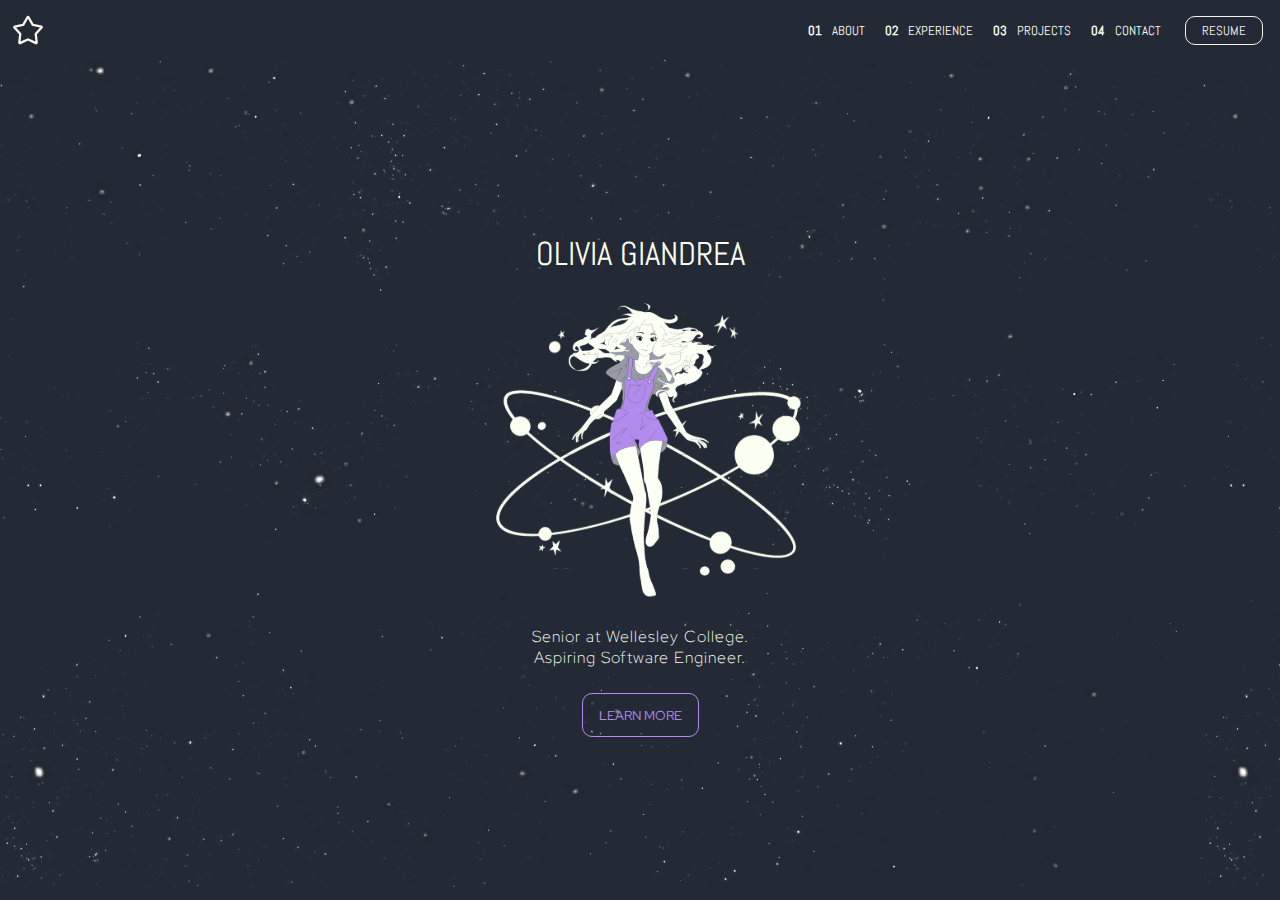
==== index.html @ 958727b9 "fix typos" ====
<!DOCTYPE html>
<html lang="en">
	<head>
		<meta charset="utf-8">
		<meta name="viewport" content="width=device-width, initial-scale=1">
		<meta name="description" content="Olivia Giandrea's Portfolio">
		<meta name="keywords" content="Olivia Giandrea, Wellesley College">

    <link rel="stylesheet" href="assets/styles.css">
  	<link rel="icon" href="assets/img/logo.svg">
		<link rel="stylesheet" href="https://use.typekit.net/ufg7hqz.css">
		<link rel="preconnect" href="https://fonts.gstatic.com" crossorigin>
		<link href="https://fonts.googleapis.com/css2?family=Abel&display=swap" rel="stylesheet">
		<link href="https://fonts.googleapis.com/css2?family=Red+Hat+Display&display=swap" rel="stylesheet">
		<!-- load fontawesome icons! :D -->
		<script src="https://kit.fontawesome.com/4266217451.js" crossorigin="anonymous"></script>
		<title>Olivia Giandrea</title>
	</head>
	<body>
		<!--Navigation Bar-->
		<nav class="primary-header flex">
			<a href="#about">
				<img src="assets/img/logo.svg" alt="Navbar Star Logo" class="logo"/>
			</a>
			<!-- "menu" is read by screen reader, won't be seen by user -->
			<button class="mobile-nav-toggle" aria-controls="primary-navigation" aria-expanded="false">
				<span class="sr-only">Menu</span>
			</button>
				<ul id="primary-navigation" data-visible="false" class="primary-navigation flex">
					<li class="nav-link">
							<a href="#about">
									<span aria-hidden="true">01</span>ABOUT
							</a>
					</li>
					<li class="nav-link">
							<a href="#experience">
									<span aria-hidden="true">02</span>EXPERIENCE
							</a>
					</li>
					<li class="nav-link">
							<a href="#projects">
									<span aria-hidden="true">03</span>PROJECTS
							</a>
					</li>
					<li class="nav-link">
						<a href="#contact">
								<span aria-hidden="true">04</span>CONTACT
						</a>
				</li>
					<li class="nav-link resumebtn">
						<a href="assets/resume.pdf" target="_blank" id="resume">RESUME</a>
					</li>
				</ul>
		</nav>

		<div class="page-content">
			<!--Home Page-->
			<section id="home-section">
				<div class="container row twinkles" id="home-wrap">
					<div class="container row">
						<div class="container column" id="landing-text">
							<h1 class="title">OLIVIA GIANDREA</h1>
							<img src="assets/img/portrait.svg" alt="Self-Portrait Drawing" id="portrait"><br/>
							<div class="description">
								<p>Senior at Wellesley College.</p>
								<p>Aspiring Software Engineer.</p><br/>
							</div>
							<a href="#about" class="button">LEARN MORE</a>
						</div>
					</div>
				</div>
			</section>

			<!--About Section-->
			<section id="about">
				<div class="about-container">
					<div class="about-item-left about-text">
						<div id="about-text">
							<h1 class="subtitle">01 .  ABOUT ME</h1>
							<p id="about-p">
								Hello!
								<br/><br/>
								I'm a senior at 
									<span class="blue">Wellesley College</span>, 
									although I'll be taking a semester “abroad” at 
									<span class="green">Dartmouth College </span>
								this spring, majoring in Computer Science. I
								interned at 
									<span class="yellow">Momentive.ai </span> 
							  as a Software Engineer Intern on the Content 
								Engineering Team this past summer. 
								<br/><br/>
								In my free time, I enjoy baking, weightlifting, 
								stargazing, and hiking. I'm exceptionally 
								interested in 
									<span class="purple">
										fullstack web development
									</span>, and my current projects include 
								using the MERN stack to build a recipe CRUD 
								web application and developing a new 300-
								level class for Wellesley using the MERN stack.
							<br/><br/>
							Thanks for stopping by!</p>
						</div>
					</div>
					<div class="about-item-right">
						<div class="about-img-wrapper">
							<img src="assets/img/hiking.jpg" alt="Self-Portrait Photo" id="about-img">
							<img src="assets/img/doodles.svg" alt="Planet Drawings" id="doodles">
							<hr/>
						</div>
					</div>
				</div>
			</section>

			<!--Education Section-->
			<section id="experience">
				<div class="edu-container">
					<div class="e-item-left edu-text">
						<div id="edu-text">
							<h1 class="subtitle" id="edu">02 .  EDUCATION/EXPERIENCE</h1>
							<div class="education-container">
								<div class="edu-wrap">
									<ul id="edu-nav">
										<li class="edubtn edu1 selected" tabindex="0" onclick="filterEdu('edu1')">WELLESLEY COLLEGE</li>
										<li class="edubtn edu2" tabindex="0" onclick="filterEdu('edu2')">MIDDLEBURY COLLEGE</li>
										<li class="edubtn edu3" tabindex="0" onclick="filterEdu('edu3')">HIGH SCHOOL</li>
									</ul>
									<div class="edu-detail edu1 show">
										<p>B.A. Computer Science 
											<span class="purple">&#8674; Wellesley College</span>, <span class="red">MIT</span>
										</p>
										<p class="timeline">
											Aug 2020 - Present<br/>
											Expected Graduation: June 2023
										</p>
										<ul>
											<li>GPA: 3.94</li>
											<li>Courses from Wellesley College and MIT</li>
											<ul class="nested-list">
												<li>CS111 - Programming and Problem Solving</li>
												<li>CS230 - Data Structures</li>
												<li>CS231 - Fundamental Algorithms</li>
												<li>CS234 - Data Analytics and Visualization</li>
												<li><span class="blue">CS235 - Theory of Computation</span></li>
												<li>CS240 - Foundations of Computer Systems</li>
												<li>CS304 - Databases with Web Interfaces</li>
												<li><span class="blue">CS350 - Independent Study: Web Development</span></li>
												<li>CS350H - Independent Study: Web Development</li>
												<li>MATH115 - Calculus I</li>
												<li>MATH116 - Calculus II</li>
												<li>MATH225 - Combinatorics and Graph Theory</li>
												<li><span class="blue">6.1040 - Software Studio <span class="red">(MIT)</span></span></li>
											</ul>
										</ul>
										<p><span class="blue inprogress">***(blue text = in progress)</span></p>
									</div>
									<div class="edu-detail edu2">
										<p>Summer School of Japanese
											<span class="purple">&#8674; Middlebury College</span>
										</p>
										<p class="timeline">Summer 2019</p>
										<ul>
											<li>GPA: 4.0</li>
										</ul>
									</div>
									<div class="edu-detail edu3">
										<p><span class="purple">Greely High School</span></p>
										<p class="timeline">Aug 2016 - June 2020</p>
										<ul>
											<li>GPA: 95.727</li>
										</ul>
									</div>
								</div>
								<img src="assets/img/starbanner.svg" alt="Star Banner" class="starbanner"/>
								<div class="exp-wrap">
									<ul id="exp-nav">
										<li class="expbtn exp1 selected" tabindex="0" onclick="filterExp('exp1')">MOMENTIVE.AI</li>
										<li class="expbtn exp2" tabindex="0" onclick="filterExp('exp2')">WELLESLEY COLLEGE</li>
										<li class="expbtn exp3" tabindex="0" onclick="filterExp('exp3')">ENERCON TECHNOLOGIES</li>
									</ul>
									<div class="exp-detail exp1 show">
										<p>Software Engineer Intern
											<span class="purple">&#8674; Momentive.ai</span>
										</p>
										<p class="timeline">
											Summer 2022<br/>
										</p>
										<ul>
											<li>
												Managed company website content with HTML, CSS, and 
												JS (React) on the Content Engineering team. 
											</li>
											<li>
												Completed and pushed 7 projects to main branch in 9 
												weeks of work, changing &gt;1300 lines of code.
											</li>
											<li>
												Coordinated efforts between three teams to translate, 
												localize, upload, and merge site content to main in 
												&lt;24 hours, maintaining brand consistency across 
												languages and locales. 
											</li>
											<li>
												Implemented controls for 3 Storybook components with 
												React, enabling users to change component attributes, 
												thus supporting future debugging, brand consistency, 
												and component documentation. 
											</li>
											<li>
												Activated 2 A/B experiments on site content 
												variations with React, resulting in a 400% increase 
												of SQLs. 
											</li>
										</ul>
									</div>
									<div class="exp-detail exp2">
										<p>CS Tutor
											<span class="purple">&#8674; Wellesley College</span>
										</p>
										<p class="timeline">
											Sept 2021 - Present<br/>
										</p>
										<ul>
											<li>
												Taught students Python and problem solving fundamentals 
												(CS 111) and HTML/CSS/front-end design fundamentals 
												(CS 220) in weekly shadowed lab sections/lectures and 
												office hours to groups of 1-50 students. 
											</li>
										</ul>
									</div>
									<div class="exp-detail exp3">
										<p>Software Systems Developer Intern
											<span class="purple">&#8674; Enercon Technologies</span>
										</p>
										<p class="timeline">
											Dec 2020 - June 2022<br/>
										</p>
										<ul>
											<li>
												Redesigned and redeveloped company intranet site with a 
												modernized framework using HTML, CSS, JavaScript, C#, 
												SQL stored procedures, and integrated third-party SDKs 
												to increase floor productivity. 
											</li>
											<li>
												Built a "bulletin board" application interface for HR 
												employees to easily upload and display content, such 
												as company announcements, weekly/daily completed build 
												statistics, and safety information. 
											</li>
											<li>
												Automated validation of manufacturing software, reducing 
												5 weeks of labor to under 23 minutes. 
											</li>
											<li>
												Updated legacy apps by translating functions from VB6 
												to Windows Forms (C#). 
											</li>
											<li>
												Created a variety of Windows Forms (C#, SQL stored 
												procedures) to offer employees easier methods of 
												interacting with data. 
											</li>
											<li>
												Collaborated with 3 other developers to automate 
												processes and maintain company infrastructure using 
												SQL stored procedures, APIs, and custom applications 
												(C# or HTML, CSS, JavaScript). 
											</li>
											<li>
												Documented system modifications with Github/BitBucket 
												to maintain source control. 
											</li>
										</ul>
									</div>
								</div>
							</div>
						</div>
					</div>
					<div class="e-item-right">
						<h1 id="skillstitle">SKILLS</h1>
						<div class="skills">
							<p>HTML5/CSS3</p>
							<div class="skillbar">
								<div class="skilllevel" style="width: 90%"></div>
							</div>
							<p class="skillpercent">90%</p>
							<p>JavaScript</p>
							<div class="skillbar">
								<div class="skilllevel" style="width: 75%"></div>
							</div>
							<p class="skillpercent">75%</p>
							<p>Python</p>
							<div class="skillbar">
								<div class="skilllevel" style="width: 75%"></div>
							</div>
							<p class="skillpercent">75%</p>
							<p>SQL/MySQL</p>
							<div class="skillbar">
								<div class="skilllevel" style="width: 75%"></div>
							</div>
							<p class="skillpercent">75%</p>
							<p>MongoDB</p>
							<div class="skillbar">
								<div class="skilllevel" style="width: 50%"></div>
							</div>
							<p class="skillpercent">50%</p>
							<p>Unix</p>
							<div class="skillbar">
								<div class="skilllevel" style="width: 75%"></div>
							</div>
							<p class="skillpercent">75%</p>
							<p>C#</p>
							<div class="skillbar">
								<div class="skilllevel" style="width: 25%"></div>
							</div>
							<p class="skillpercent" style="margin-bottom: 1rem;">25%</p>

							<p>Git</p>
							<div class="skillbar">
								<div class="skilllevel" style="width: 100%"></div>
							</div>
							<p class="skillpercent">100%</p>
							<p>Node.js</p>
							<div class="skillbar">
								<div class="skilllevel" style="width: 75%"></div>
							</div>
							<p class="skillpercent">75%</p>
							<p>React.js</p>
							<div class="skillbar">
								<div class="skilllevel" style="width: 75%"></div>
							</div>
							<p class="skillpercent">75%</p>
							<p>Express</p>
							<div class="skillbar">
								<div class="skilllevel" style="width: 75%"></div>
							</div>
							<p class="skillpercent">75%</p>
							<p>Flask</p>
							<div class="skillbar">
								<div class="skilllevel" style="width: 90%"></div>
							</div>
							<p class="skillpercent">90%</p>
							<p>Pandas</p>
							<div class="skillbar">
								<div class="skilllevel" style="width: 75%"></div>
							</div>
							<p class="skillpercent">75%</p>
							<p>Figma</p>
							<div class="skillbar">
								<div class="skilllevel" style="width: 80%"></div>
							</div>
							<p class="skillpercent" style="margin-bottom: 1rem;">80%</p>

							<p>English</p>
							<div class="skillbar">
								<div class="skilllevel" style="width: 100%"></div>
							</div>
							<p class="skillpercent">100%</p>
							<p>Japanese</p>
							<div class="skillbar">
								<div class="skilllevel" style="width: 50%"></div>
							</div>
							<p class="skillpercent">50%</p>
							<p>French</p>
							<div class="skillbar">
								<div class="skilllevel" style="width: 75%"></div>
							</div>
							<p class="skillpercent">75%</p>
						</div>
					</div>
				</div>
			</section>

			<!--Project Section-->
			<section id="projects">
				<h1 class="subtitle" id="projectstitle">03 .  PROJECTS</h1>
				<div class="container row" id="button-section">
					<button class="filter-button button active" onclick="filterSelection('all')">ALL</button>
					<!-- <button class="filter-button button" onclick="filterSelection('python')">PYTHON</button> -->
					<button class="filter-button button" onclick="filterSelection('data')">DATA</button>
					<button class="filter-button button" onclick="filterSelection('web')">WEB DEV</button>
				</div>
				<div class="container row" id="proj-cards">
					<a class="proj-card web" href="https://cs.wellesley.edu/~cs40/" target="_blank">
					  <img class="proj-img" alt="CS40 Celebration Logo" src="assets/img/cs40.png"/>
					  <div class="proj-description container column">
							<div class="img-description">
								<h2>CS40 Website</h2>
								<p>Developed <b>the official website</b> for Wellesley College's CS department's <b>40th Anniversary Celebration</b>.</p>
								<br>
								<i>HTML, CSS, Javascript, Bootstrap</i>
							</div>
					  </div>
					</a>
					<a class="proj-card web" href="https://www.wellesleyhacks.org/" target="_blank">
					  <img class="proj-img" alt="WHACK Website Logo" src="assets/img/whack.png"/>
					  <div class="proj-description container column">
							<div class="img-description">
								<h2>WHACK 2022 Website</h2>
								<p>Developed Wellesley College's annual <b>Hackathon website</b> from our design team's Figma file.</p>
								<br>
								<i>HTML, CSS, JavaScript, Bootstrap</i>
							</div>
					  </div>
					</a>
					<a class="proj-card web" href="https://github.com/oliviagiandrea/portfolioSite" target="_blank">
					  <img class="proj-img" alt="Portfolio Project Logo" src="assets/img/portfolio.png"/>
					  <div class="proj-description container column">
							<div class="img-description">
								<h2>Portfolio Website Repo</h2>
								<p>Built entirely from scratch using <b>HTML, CSS,</b> and <b>JavaScript</b>. All icons drawn in <b>Procreate</b>.</p>
								<br>
								<!-- <a href="https://www.figma.com/file/fFAVNBBMv3G9WLPb6JcNaW/portfolio?node-id=0%3A1" target="_blank">Figma File Link</a> -->
								<i>HTML, CSS, JavaScript, Figma</i>
							</div>
					  </div>
					</a>
					<a class="proj-card data" href="edtwt.html" target="_blank">
					  <img class="proj-img" alt="Twitter API Project" src="assets/img/twitter.png"/>
					  <div class="proj-description container column">
							<div class="img-description">
								<h2>#edtwt Sentiment Analysis</h2>
								<p>Conducted <b>sentiment analysis</b> on tweets from Twitter's eating disorder communities using <b>Twitter's official API</b>.</p>
								<br>
								<i>Python, sklearn, Pandas</i>
							</div>
					  </div>
					</a>
				</div>
			</section>

			<!--Contact Page-->
			<section id="contact">
				<div class="container column contact-wrap">
					<h1 class="subtitle" id="contacttitle">04 .  CONTACT</h1>
					<p style="padding-bottom: 1rem; text-align: center;">
						Questions? Comments? Found a bug? Want to work together?<br>
						Let's connect! 
					</p>
					<div class="container row">
						<a href="mailto:olivia.giandrea@gmail.com" class="button">EMAIL</a>
						<a href="https://www.linkedin.com/in/oliviagiandrea/" target="_blank" class="button">LINKEDIN</a>
						<a href="https://github.com/o1iviagiandrea/" target="_blank" class="button">GITHUB</a>
					</div>
				</div>
			</section>

			<!--Footer/Contact-->
			<section class="container column" id="footer">
				<div class="container row" id="copyright-container">
					<a href="https://github.com/o1iviagiandrea/o1iviagiandrea.github.io" target="_blank" id="copyright">
						<i class="fa-solid fa-pen-ruler"></i>, 
						<i class="fa-solid fa-code"></i>, and 
						<i class="fa-solid fa-rocket"></i>
						by Olivia Giandrea
					</a>
				</div>
			</section>
		</div>

    <script src="assets/scripts.js"></script>
	</body>
</html>
---- assets/styles.css ----
body, html{
	background-color: #232935;
	color: #FBFFF1;
	width: 100%;
	height: 100%;
	scroll-behavior: smooth;
	font-family: 'Red Hat Display', sans-serif;
	font-style: normal;
	margin: 0 !important;
  padding: 0 !important;
	overflow: hidden;
	font-size: 10pt;
}

h1 {
	font-family: 'Abel', sans-serif;	
	font-weight: 300;
	font-style: normal;
	font-size: 175%;
	margin: 0;
	padding: 0;
}

p {
	font-family: 'Red Hat Display', sans-serif;
	font-style: normal;
	margin: 0;
	padding: 0;
	letter-spacing: 1px;
	font-weight: 100;
}

a {
	text-decoration: none;
	color: #FBFFF1;
	transition: 0.3s;
}

.container {
	display: flex; 
	flex-wrap: wrap;
	align-items: center; 
	justify-content: center;
	align-content: center;
}

.row {
	flex-direction: row;
}

.column {
	flex-direction: column;
}

.page-content {
	margin-top: 60px;
	width: 100%;
	height: calc(100vh - 60px);
	overflow: auto;
	min-width: 350px;
}

.button {
	border: 1px solid #b18cec;
	padding: 12px 16px;
	color: #b18cec;
	cursor: pointer;
	border-radius: 10px;
	margin: 4px;
	transition: 0.3s;
}

.button:hover {
	border: 1px solid #f7f4e9;
	color: #f7f4e9;
}

/* stop animation on resizing */
.resize-animation-stopper * {
	animation: none !important;
	transition: none !important;
}

.flex {
	display: flex;
	gap: var(--gap, 1rem);
}

.sr-only {
	border: 0 !important;
	clip: rect(1px, 1px, 1px, 1px) !important;
	-webkit-clip-path: inset(50%) !important;
	clip-path: inset(50%) !important;
	height: 1px !important;
	overflow: hidden !important;
	margin: -1px !important;
	padding: 0 !important;
	position: absolute !important;
	width: 1px !important;
	white-space: nowrap !important;
}

.title {
	max-width: 100%;
	font-size: 250%;
}

.subtitle {
	font-size: 175%;
	margin: 0 0 2rem 0;
	position: relative;
	padding: 0;
	text-align: left;
	color: #b18cec;
}

.subtitle:after {
	content: "";
	display: block !important;
	height: 2px;
	width: calc(100% - 150px);
	position: absolute;
	top: 50%;
	right: 0;
	background: #b18cec;
}

/**Navbar**/

nav {
	position: fixed;
	width: 100%;
	max-height: 60px;
}

.nav-link {
	color: #FBFFF1;
	float: right;
	display: block;
	font-weight: 500;
	font-family: 'Abel', sans-serif;
}

.nav-link:hover {
	transition: 0.5s;
}

.nav-link:hover:after {
	transform: scaleX(1);
}

.nav-link::after {
	display: block;
	content: '';
	border-bottom: solid 3px #FBFFF1;  
	transform: scaleX(0);  
	transition: 350ms ease-in-out;
	transform-origin: 0% 50%;
}

.resumebtn::after {
	/* disable underline animation for resume btn */
	display: none;
}

.logo {
	height: 30px;
	width: 30px;
	padding-top: 3px;
	margin-left: 1rem;
}

.primary-header {
	align-items: center;
	justify-content: space-between;
	width: 100%;
	box-shadow: none;
	background: hsl(0 0% 0% / 0.75);
	z-index: 100;
}

.mobile-nav-toggle {
	display: none;
}

.primary-navigation {
	list-style: none;
	padding: 0;
	margin: 0;
}

@supports (backdrop-filter: blur(1rem)) {
	.primary-header {
		background: rgba(35, 41, 53);
		backdrop-filter: blur(1rem);
		z-index: 100;
	}
}

.primary-navigation a > span[aria-hidden="true"] {
	font-weight: 700;
	margin-inline-end: 0.75em;
}

@media (max-width: 35em) {
	.primary-header {
		background-color: #232935;
	}

	.primary-navigation {
		--gap: 2em;

		position: fixed;
		inset: 0 0 0 30%;

		flex-direction: column;
		padding: min(30vh, 10rem) 2em;

		transform: translateX(100%);
		transition: transform 350ms ease-out;
	}

	.primary-navigation[data-visible="true"] {
		transform: translateX(0%);
		background: hsl(0 0% 0% / 0.85);
		height: 100vh;
	} 

	.nav-link:hover:after {
		transform: none;
	}
	
	.nav-link::after {
		display: none;
		border-bottom: none;  
		transform: none;  
		transition: none;
		transform-origin: none;
	}

	.logo {
		margin-top: 1rem;
		margin-left: 1.75rem;
	}

	.mobile-nav-toggle {
		display: block;
		position: absolute;
		z-index: 9999;
		background: transparent;
		background-image: url("data:image/svg+xml,%3csvg xmlns='http://www.w3.org/2000/svg' viewBox='0 0 30 30'%3e%3cpath stroke='rgba%28255, 255, 255, 0.55%29' stroke-linecap='round' stroke-miterlimit='10' stroke-width='2' d='M4 7h22M4 15h22M4 23h22'/%3e%3c/svg%3e");
		background-repeat: no-repeat;
		border: 0;
		width: 2rem;
		height: 2rem;
		top: 1.5rem;
		right: 2.25rem;
	}

	.mobile-nav-toggle[aria-expanded="true"] {
		background-image: url("img/x.svg");
		background-size: 2rem 2rem;
		width: 2rem;
		height: 2rem;
		top: 1rem;
		right: 2rem;
	}
}

@media (min-width: 35em) and (max-width: 55em) {
	.primary-navigation a > span[aria-hidden] {
		display: none;
	}
}

@media (min-width: 35em) {
	.primary-navigation {
		--gap: clamp(1rem, 5vw, 1.5rem);
		padding-block: 2rem;
		padding-inline: 1rem;
		padding-top: 2.25rem;
	}
}

#resume {
	border: 1px solid #f7f4e9;
	padding: 5px 16px;
	color: #f7f4e9;
	cursor: pointer;
	border-radius: 10px;
	margin: 4px;
	transition: 0.3s;
}

/**Home**/

#home-section {
	display: flex; 
	align-items: center; 
	justify-content: center;
	height: calc(100vh - 100px);
	padding-top: 2em;
	background-image: url('img/stars.png'), url('img/stars2.png'), url('img/stars3.png');
	background-size: contain;
}

#home-wrap {
	min-width: 100%;
}

.twinkles {
	width: 100%;
	background: url('img/twink.svg') repeat top center;
	z-index: 1;

	-moz-animation: move-twink-back 200s linear infinite;
	-ms-animation: move-twink-back 200s linear infinite;
	-o-animation: move-twink-back 200s linear infinite;
	-webkit-animation: move-twink-back 200s linear infinite;
	animation: move-twink-back 200s linear infinite;
}

@keyframes move-twink-back {
  from {background-position:0 0;}
  to {background-position:-10000px 5000px;}
}
@-webkit-keyframes move-twink-back {
  from {background-position:0 0;}
  to {background-position:-10000px 5000px;}
}
@-moz-keyframes move-twink-back {
  from {background-position:0 0;}
  to {background-position:-10000px 5000px;}
}
@-ms-keyframes move-twink-back {
  from {background-position:0 0;}
  to {background-position:-10000px 5000px;}
}

#landing-text {
	max-width:90%;
	text-align: center;
}

#app {
	font-size: 150%;
}

#portrait {
	margin-top: 1rem;
	width: 75%;
	height: auto;
}

@media (min-width: 1600px) {
	#portrait {
		height: 75%;
		width: auto;
	}
}

.description {
	font-size: 12pt;
}


/**About**/

#about {
	min-height:100vh;
	display: flex;
	align-items: center;
	justify-content: center;
}

.about-container {
	display: flex;
	max-width: 60%;
	justify-content: center;
	align-items: center;
}

.about-item-left {
	display: flex;
	justify-content: right;
	padding: 2rem 1.5rem 2rem 2rem;
	max-width: 50%;
}

.about-item-right {
	display: flex;
	justify-content: left;
	padding: 2rem 2rem 2rem 1.5rem;
}

#about-p {
	margin: 0 2rem 2rem 2rem;
}

.green {
	color: #8eec8c;
}

.blue {
	color: #99c2fa;
}

.yellow {
	color: #faff00;
}

.purple {
	color: #b18cec;
}

.red {
	color: #ec8c8c;
}

.about-img-wrapper {
	position: relative;
	top: 0;
	left: 0;
}

#about-img {
	height: 400px;
	border-radius: 3px;
	position: relative;
	top: 0;
	left: 0;
}

#doodles {
	position: absolute;
	height: 213px;
	top: 3%;
	left: 20%;
}

#about hr {
	display: none;
}

@media (max-width: 1100px) {
	.subtitle:after {
		width: calc(90% - 110px);
	}

	.about-container {
		display: flex;
		flex-direction: column;
		justify-content: center;
		align-items: center;
	}
	
	.about-item-left {
		display: flex;
		justify-content: right;
		padding: 2rem 5% 0.5rem 5%;
		max-width: 80%;
	}
	
	.about-item-right {
		display: flex;
		justify-content: left;
		padding: 0.5rem 5% 4rem 5%;
	}

	#about-p {
		text-align: center;
	}

	#about hr {
		display: block;
		border: 1px solid #b18cec;
		height: 0.1px;
		background-color: #b18cec;
		margin-top: 2rem;
	}
}

@media (max-width: 700px) {	
	.subtitle:after {
		width: calc(90% - 110px);
	}

	.about-container {
		display: flex;
		flex-direction: column;
		justify-content: center;
		align-items: center;
		max-width: 90%;
	}
	
	.about-item-left {
		display: flex;
		justify-content: center;
		padding: 2rem 1% 0.5rem 1%;
		max-width: 80%;
	}
	
	.about-item-right {
		display: flex;
		justify-content: center;
		padding: 0.5rem 1% 4rem 1%;
	}

	#about-p {
		text-align: center;
	}
}

/**Education**/

#experience {
	min-height: 100vh;
	display: flex;
	align-items: center;
	justify-content: center;
	margin-bottom: 4rem;
}

.edu-container {
	display: flex;
	justify-content: center;
	min-width: 100%;
	flex-direction: column;
	align-items: center;
}

.e-item-left {
	display: flex;
	justify-content: right;
	padding: 2rem 1.5rem 2rem 2rem;
	max-width: 90%;
}

#edu-text, 
#exp-text {
	max-width: 95%;
	padding: 1rem 1.5rem 1rem 1.5rem;
}

#edu:after {
	width: calc(100% - 270px);
}

#edu-nav,
#exp-nav {
	list-style: none;
	position: relative;
	line-height: 2rem;
	margin-bottom: 2rem;
	display: flex;
	vertical-align: middle;
	flex-direction: column;
	font-family: 'Abel', sans-serif;
	font-size: 12pt;
}

#edu-nav li, 
#exp-nav li {
	color: #98a3c5;
}

#edu-nav li:hover, 
#edu-nav li:focus,
#exp-nav li:hover,
#exp-nav li:focus {
	cursor: pointer;
	color: #f7f4e9;
}

#edu-nav::before,
#exp-nav::before {
	position: absolute;
	z-index: 1;
	left: 0;
	top: 0;
	bottom: 0;
	border-right: 3px dotted;
	writing-mode: vertical-lr;
	text-orientation: upright;
	letter-spacing: 0px;
	display: flex;
  align-items: center;
	border-spacing: 10px;
}

#edu-nav::before {
	content: "EDUCATION";
	font-size: 5pt;
}

#exp-nav::before {
	content: "EXPERIENCE";
	font-size: 4.5pt;
}

.selected {
	color: #b18cec !important;
}

.timeline {
	color: #98a3c5;
	font-style: italic;
	margin-bottom: 1rem;
}

.edu-detail {
	margin-bottom: 1rem;
}

.edu-detail, 
.exp-detail {
	display: none;
}

.edu-detail ul,
.exp-detail ul {
	list-style-image: url('img/star_point.svg');
	padding-inline-start: 0.75rem;
}

.edu-detail li,
.exp-detail li {
	margin-left: 0.5rem;
}

.nested-list {
	margin-left: 0.5rem;
}

.starbanner {
	width: 100%;
}

.e-item-right {
	display: flex;
	justify-content: left;
	flex-direction: column;
	padding: 0;
	max-width: 100%;
}

#skillstitle {
	background: url('img/planet.svg') left center / 70px no-repeat;
	padding-left: 75px;
}

.skills {
	box-sizing: border-box;
	width: 100%;
	margin: 1rem 0;
	display: grid;
	justify-content: center;
	grid-template-columns: max-content auto auto;
	column-gap: 1rem;
}

.skills p {
	margin: 0 0 0.1rem;
	padding: 0;
}

.skillbar {
	background: #444952;
	padding: 1px;
	box-sizing: border-box;
	border: 2px solid #f7f4e9;
	border-radius: 10px;
	width: 10rem;
	height: 15px;
}

.skilllevel {
	background: #b18cec;
	height: 100%;
	width: 100%;
	border-radius: 10px;
}

.skillpercent {
	text-align: right;
}

@media (min-width: 820px) {	
	.edu-container {
		flex-direction: row;
		align-items: baseline;
	}

	.e-item-left {
		max-width: 50%;
	}

	.e-item-right {
		max-width: 40%;
	}

	.edu-detail li,
	.exp-detail li {
		margin-left: 0.75rem;
		padding-left: 0.25rem;
	}
}

@media (min-width: 1100px) {
	.edu-wrap {
		display: flex;
		flex-direction: row;
	}

	#edu-nav,
	#exp-nav {
		padding-right: 1rem;
		line-height: normal;
		padding-left: 1.5rem;
		max-width: 20%;
	}

	#edu-nav::before {
		max-height: 137px;
		font-size: 7pt;
	}

	#exp-nav::before {
		max-height: 117px;
		font-size: 6pt;
	}

	#edu-nav > li, 
	#exp-nav > li {
		padding-bottom: 15px;
		padding-left: 10px;
	}

	.edu-detail, 
	.exp-detail {
		width: 80%;
	}

	.inprogress {
		float: right;
	}

	.starbanner {
		margin-bottom: 1rem;
	}

	.exp-wrap {
		display: flex;
		flex-direction: row;
	}
}

/**Projects**/

#projects {
	min-height:100vh;
	display: flex;
	align-items: center;
	justify-content: baseline;
	flex-direction: column;
}

.project-container {
	display: flex;
	max-width: 90%;
	justify-content: baseline;
	align-items: center;
}

#projectstitle {
	min-width: 80%;
}

#projectstitle::after {
	min-width: calc(100% - 150px);
}

#button-section {
	justify-content: center;
	align-items: center;
	margin-bottom: 1.5rem;
}

.filter-button {
	transition: 0.3s;
	background: none;
}

.filter-button:hover {
	background-color: #3a3a3a;
}

.filter-button.active {
	background-color: #f7f4e9;
	border-color: #f7f4e9;
	color: #232935;
}

.proj-cards {
  display: grid;
  grid-template-columns: repeat(auto-fill, minmax(200px, 1fr));
  gap: 1rem;
}

.proj-card {
	border-radius: 20px;
	border: 2px solid #f7f4e9;
	padding: 0;
	height: 250px;
	width: 250px;
	position: relative;
	margin: 3%;
	display: none;
}

.show {
	display: inline;
}

.proj-img {
	width: 250px;
	height: 250px;
	border-radius: 20px;
}

.proj-description {
	position: absolute;
	top: -1px;
	bottom: 0;
	left: -1px;
	right: 0;
	background: #F8F8F8;
	visibility: hidden;
	opacity: 0;
	padding: 0.5rem;
	display: flex;
	align-items: center;
	justify-content: center;
	transition: opacity .4s, visibility .4s;
	width: calc(252px - 1rem);
	height: calc(252px - 1rem);
	border-radius: 19px;
}

.proj-card:hover .proj-description {
	visibility: visible;
	opacity: 0.9;
}

.proj-description:hover {
	opacity: 1;
	cursor: pointer;
}

.img-description {
	transition: .5s;
	color: #575757;
	text-align: center;
	padding: 0.5rem;
}

.img-description i, .img-description p, .img-description a {
	text-decoration: none;
	font-weight: 100;
	line-height: 24px;
}

.img-description i {
	font-size: 10pt;
}

.img-description:hover {
	opacity: 1;
}

/** Contact/Footer **/

#contact {
	margin-top: 4rem;
	margin-bottom: 4rem;
	display: flex;
	align-items: center;
	justify-content: center;
	flex-direction: column;
}

#contacttitle {
	min-width: 100%;
}

#contacttitle::after {
	min-width: calc(100% - 140px);
}

#footer {
	height: 3em;
	width: 100%;
	text-align: center;
	font-size: 14pt;
}

#copyright-container * {
	padding: 6px;
	margin-bottom: 6px;
}

#copyright-container a, 
#copyright-container i {
	color: #f7f4e9;
	transition: .4s;
}

#copyright-container a:hover {
	color: #b18cec;
}

@media (max-width: 35em) {
	.contact-wrap {
		max-width: 80%;
	}

	#copyright-container {
		margin-bottom: 3rem;
	}
}
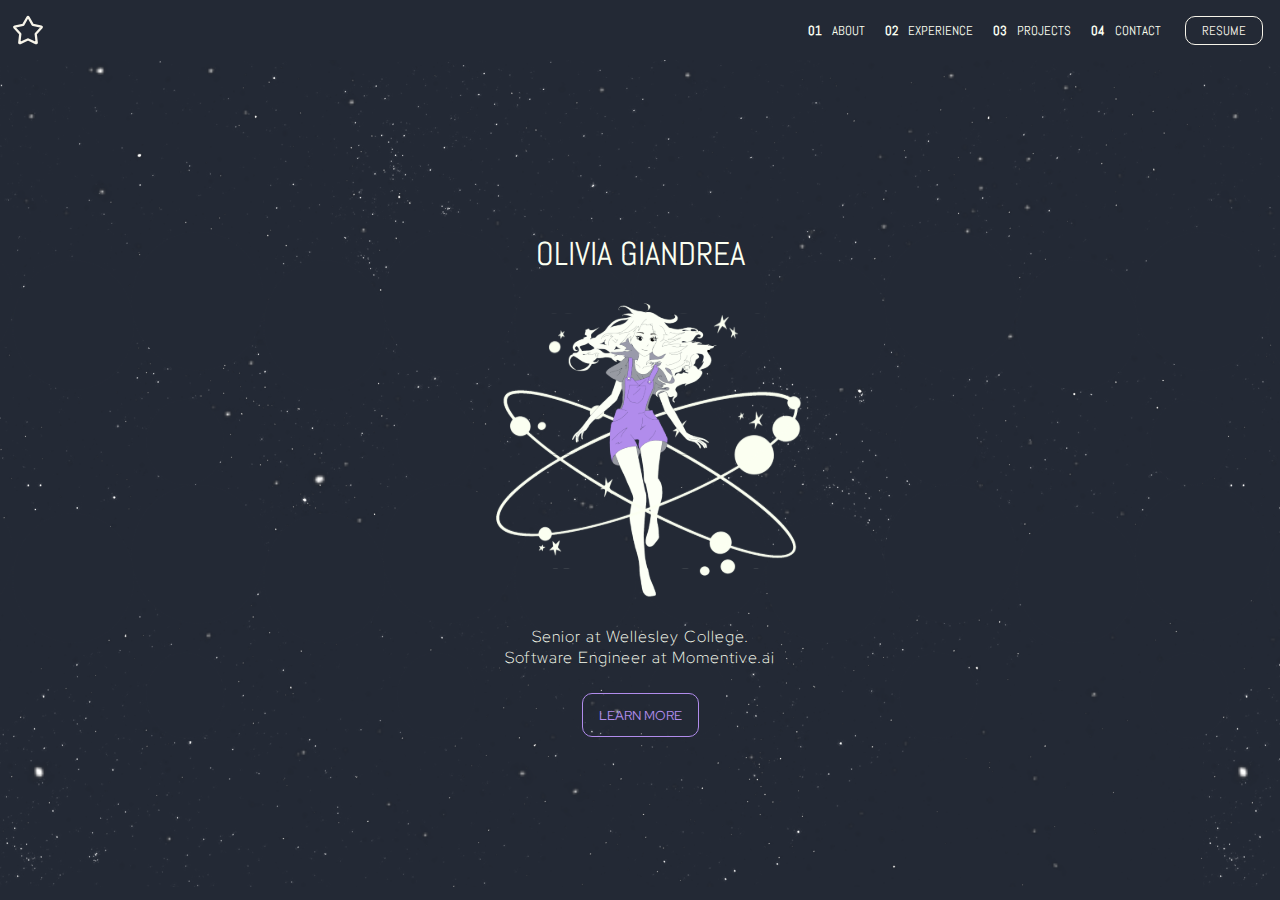
==== commit e153df67: "clean html syntax" ====
--- a/index.html
+++ b/index.html
@@ -1,466 +1,496 @@
 <!DOCTYPE html>
 <html lang="en">
-	<head>
-		<meta charset="utf-8">
-		<meta name="viewport" content="width=device-width, initial-scale=1">
-		<meta name="description" content="Olivia Giandrea's Portfolio">
-		<meta name="keywords" content="Olivia Giandrea, Wellesley College">
-
-    <link rel="stylesheet" href="assets/styles.css">
-  	<link rel="icon" href="assets/img/logo.svg">
-		<link rel="stylesheet" href="https://use.typekit.net/ufg7hqz.css">
-		<link rel="preconnect" href="https://fonts.gstatic.com" crossorigin>
-		<link href="https://fonts.googleapis.com/css2?family=Abel&display=swap" rel="stylesheet">
-		<link href="https://fonts.googleapis.com/css2?family=Red+Hat+Display&display=swap" rel="stylesheet">
-		<!-- load fontawesome icons! :D -->
-		<script src="https://kit.fontawesome.com/4266217451.js" crossorigin="anonymous"></script>
-		<title>Olivia Giandrea</title>
-	</head>
-	<body>
-		<!--Navigation Bar-->
-		<nav class="primary-header flex">
-			<a href="#about">
-				<img src="assets/img/logo.svg" alt="Navbar Star Logo" class="logo"/>
-			</a>
-			<!-- "menu" is read by screen reader, won't be seen by user -->
-			<button class="mobile-nav-toggle" aria-controls="primary-navigation" aria-expanded="false">
-				<span class="sr-only">Menu</span>
-			</button>
-				<ul id="primary-navigation" data-visible="false" class="primary-navigation flex">
-					<li class="nav-link">
-							<a href="#about">
-									<span aria-hidden="true">01</span>ABOUT
-							</a>
-					</li>
-					<li class="nav-link">
-							<a href="#experience">
-									<span aria-hidden="true">02</span>EXPERIENCE
-							</a>
-					</li>
-					<li class="nav-link">
-							<a href="#projects">
-									<span aria-hidden="true">03</span>PROJECTS
-							</a>
-					</li>
-					<li class="nav-link">
-						<a href="#contact">
-								<span aria-hidden="true">04</span>CONTACT
-						</a>
-				</li>
-					<li class="nav-link resumebtn">
-						<a href="assets/resume.pdf" target="_blank" id="resume">RESUME</a>
-					</li>
-				</ul>
-		</nav>
-
-		<div class="page-content">
-			<!--Home Page-->
-			<section id="home-section">
-				<div class="container row twinkles" id="home-wrap">
-					<div class="container row">
-						<div class="container column" id="landing-text">
-							<h1 class="title">OLIVIA GIANDREA</h1>
-							<img src="assets/img/portrait.svg" alt="Self-Portrait Drawing" id="portrait"><br/>
-							<div class="description">
-								<p>Senior at Wellesley College.</p>
-								<p>Aspiring Software Engineer.</p><br/>
-							</div>
-							<a href="#about" class="button">LEARN MORE</a>
-						</div>
-					</div>
-				</div>
-			</section>
-
-			<!--About Section-->
-			<section id="about">
-				<div class="about-container">
-					<div class="about-item-left about-text">
-						<div id="about-text">
-							<h1 class="subtitle">01 .  ABOUT ME</h1>
-							<p id="about-p">
-								Hello!
-								<br/><br/>
-								I'm a senior at 
-									<span class="blue">Wellesley College</span>, 
-									although I'll be taking a semester “abroad” at 
-									<span class="green">Dartmouth College </span>
-								this spring, majoring in Computer Science. I
-								interned at 
-									<span class="yellow">Momentive.ai </span> 
-							  as a Software Engineer Intern on the Content 
-								Engineering Team this past summer. 
-								<br/><br/>
-								In my free time, I enjoy baking, weightlifting, 
-								stargazing, and hiking. I'm exceptionally 
-								interested in 
-									<span class="purple">
-										fullstack web development
-									</span>, and my current projects include 
-								using the MERN stack to build a recipe CRUD 
-								web application and developing a new 300-
-								level class for Wellesley using the MERN stack.
-							<br/><br/>
-							Thanks for stopping by!</p>
-						</div>
-					</div>
-					<div class="about-item-right">
-						<div class="about-img-wrapper">
-							<img src="assets/img/hiking.jpg" alt="Self-Portrait Photo" id="about-img">
-							<img src="assets/img/doodles.svg" alt="Planet Drawings" id="doodles">
-							<hr/>
-						</div>
-					</div>
-				</div>
-			</section>
-
-			<!--Education Section-->
-			<section id="experience">
-				<div class="edu-container">
-					<div class="e-item-left edu-text">
-						<div id="edu-text">
-							<h1 class="subtitle" id="edu">02 .  EDUCATION/EXPERIENCE</h1>
-							<div class="education-container">
-								<div class="edu-wrap">
-									<ul id="edu-nav">
-										<li class="edubtn edu1 selected" tabindex="0" onclick="filterEdu('edu1')">WELLESLEY COLLEGE</li>
-										<li class="edubtn edu2" tabindex="0" onclick="filterEdu('edu2')">MIDDLEBURY COLLEGE</li>
-										<li class="edubtn edu3" tabindex="0" onclick="filterEdu('edu3')">HIGH SCHOOL</li>
-									</ul>
-									<div class="edu-detail edu1 show">
-										<p>B.A. Computer Science 
-											<span class="purple">&#8674; Wellesley College</span>, <span class="red">MIT</span>
-										</p>
-										<p class="timeline">
-											Aug 2020 - Present<br/>
-											Expected Graduation: June 2023
-										</p>
-										<ul>
-											<li>GPA: 3.94</li>
-											<li>Courses from Wellesley College and MIT</li>
-											<ul class="nested-list">
-												<li>CS111 - Programming and Problem Solving</li>
-												<li>CS230 - Data Structures</li>
-												<li>CS231 - Fundamental Algorithms</li>
-												<li>CS234 - Data Analytics and Visualization</li>
-												<li><span class="blue">CS235 - Theory of Computation</span></li>
-												<li>CS240 - Foundations of Computer Systems</li>
-												<li>CS304 - Databases with Web Interfaces</li>
-												<li><span class="blue">CS350 - Independent Study: Web Development</span></li>
-												<li>CS350H - Independent Study: Web Development</li>
-												<li>MATH115 - Calculus I</li>
-												<li>MATH116 - Calculus II</li>
-												<li>MATH225 - Combinatorics and Graph Theory</li>
-												<li><span class="blue">6.1040 - Software Studio <span class="red">(MIT)</span></span></li>
-											</ul>
-										</ul>
-										<p><span class="blue inprogress">***(blue text = in progress)</span></p>
-									</div>
-									<div class="edu-detail edu2">
-										<p>Summer School of Japanese
-											<span class="purple">&#8674; Middlebury College</span>
-										</p>
-										<p class="timeline">Summer 2019</p>
-										<ul>
-											<li>GPA: 4.0</li>
-										</ul>
-									</div>
-									<div class="edu-detail edu3">
-										<p><span class="purple">Greely High School</span></p>
-										<p class="timeline">Aug 2016 - June 2020</p>
-										<ul>
-											<li>GPA: 95.727</li>
-										</ul>
-									</div>
-								</div>
-								<img src="assets/img/starbanner.svg" alt="Star Banner" class="starbanner"/>
-								<div class="exp-wrap">
-									<ul id="exp-nav">
-										<li class="expbtn exp1 selected" tabindex="0" onclick="filterExp('exp1')">MOMENTIVE.AI</li>
-										<li class="expbtn exp2" tabindex="0" onclick="filterExp('exp2')">WELLESLEY COLLEGE</li>
-										<li class="expbtn exp3" tabindex="0" onclick="filterExp('exp3')">ENERCON TECHNOLOGIES</li>
-									</ul>
-									<div class="exp-detail exp1 show">
-										<p>Software Engineer Intern
-											<span class="purple">&#8674; Momentive.ai</span>
-										</p>
-										<p class="timeline">
-											Summer 2022<br/>
-										</p>
-										<ul>
+
+<head>
+	<meta charset="utf-8">
+	<meta name="viewport" content="width=device-width, initial-scale=1">
+	<meta name="description" content="Olivia Giandrea's Portfolio">
+	<meta name="keywords" content="Olivia Giandrea, Wellesley College">
+
+	<link rel="stylesheet" href="assets/styles.css">
+	<link rel="icon" href="assets/img/logo.svg">
+	<link rel="stylesheet" href="https://use.typekit.net/ufg7hqz.css">
+	<link rel="preconnect" href="https://fonts.gstatic.com" crossorigin>
+	<link href="https://fonts.googleapis.com/css2?family=Abel&display=swap" rel="stylesheet">
+	<link href="https://fonts.googleapis.com/css2?family=Red+Hat+Display&display=swap" rel="stylesheet">
+	<!-- load fontawesome icons! :D -->
+	<script src="https://kit.fontawesome.com/4266217451.js" crossorigin="anonymous"></script>
+	<title>Olivia Giandrea</title>
+</head>
+
+<body>
+	<!--Navigation Bar-->
+	<nav class="primary-header flex">
+		<a href="#about">
+			<img src="assets/img/logo.svg" alt="Navbar Star Logo" class="logo" />
+		</a>
+		<!-- "menu" is read by screen reader, won't be seen by user -->
+		<button class="mobile-nav-toggle" aria-controls="primary-navigation" aria-expanded="false">
+			<span class="sr-only">Menu</span>
+		</button>
+		<ul id="primary-navigation" data-visible="false" class="primary-navigation flex">
+			<li class="nav-link">
+				<a href="#about">
+					<span aria-hidden="true">01</span>ABOUT
+				</a>
+			</li>
+			<li class="nav-link">
+				<a href="#experience">
+					<span aria-hidden="true">02</span>EXPERIENCE
+				</a>
+			</li>
+			<li class="nav-link">
+				<a href="#projects">
+					<span aria-hidden="true">03</span>PROJECTS
+				</a>
+			</li>
+			<li class="nav-link">
+				<a href="#contact">
+					<span aria-hidden="true">04</span>CONTACT
+				</a>
+			</li>
+			<li class="nav-link resumebtn">
+				<a href="assets/resume.pdf" target="_blank" id="resume">RESUME</a>
+			</li>
+		</ul>
+	</nav>
+
+	<div class="page-content">
+		<!--Home Page-->
+		<section id="home-section">
+			<div class="container row twinkles" id="home-wrap">
+				<div class="container row">
+					<div class="container column" id="landing-text">
+						<h1 class="title">OLIVIA GIANDREA</h1>
+						<img src="assets/img/portrait.svg" alt="Self-Portrait Drawing" id="portrait"><br />
+						<div class="description">
+							<p>Senior at Wellesley College.</p>
+							<p>Software Engineer at Momentive.ai</p><br />
+						</div>
+						<a href="#about" class="button">LEARN MORE</a>
+					</div>
+				</div>
+			</div>
+		</section>
+
+		<!--About Section-->
+		<section id="about">
+			<div class="about-container">
+				<div class="about-item-left about-text">
+					<div id="about-text">
+						<h1 class="subtitle">01 . ABOUT ME</h1>
+						<p id="about-p">
+							Hello!
+							<br /><br />
+							I'm a senior at <span class="blue">Wellesley College</span>, although I'm currently taking a semester
+							"abroad" at <span class="green">Dartmouth College</span> for the spring 2023 semester, majoring in
+							Computer Science / minoring in Japanese. I'll be working at as a Software Engineer at <span
+								class="yellow">Momentive.ai</span> after my graduation this June.
+							<br /><br />
+							In my free time, I enjoy baking, weightlifting, stargazing, and hiking. I specialize in <span
+								class="purple">fullstack web development</span>, and my recent projects include modernizing one of
+							Wellesley College's 300-level courses and building a recipe CRUD web application.
+							<br /><br />
+							Thanks for stopping by!
+						</p>
+					</div>
+				</div>
+				<div class="about-item-right">
+					<div class="about-img-wrapper">
+						<img src="assets/img/hiking.jpg" alt="Self-Portrait Photo" id="about-img">
+						<img src="assets/img/doodles.svg" alt="Planet Drawings" id="doodles">
+						<hr />
+					</div>
+				</div>
+			</div>
+		</section>
+
+		<!--Education Section-->
+		<section id="experience">
+			<div class="edu-container">
+				<div class="e-item-left edu-text">
+					<div id="edu-text">
+						<h1 class="subtitle" id="edu">02 . EDUCATION/EXPERIENCE</h1>
+						<div class="education-container">
+							<h2>EDUCATION</h2>
+							<div class="edu-wrap">
+								<ul id="edu-nav">
+									<li class="edubtn edu1 selected" tabindex="0" onclick="filterEdu('edu1')">WELLESLEY COLLEGE</li>
+									<li class="edubtn edu2" tabindex="0" onclick="filterEdu('edu2')">MIDDLEBURY COLLEGE</li>
+									<li class="edubtn edu3" tabindex="0" onclick="filterEdu('edu3')">HIGH SCHOOL</li>
+								</ul>
+								<div class="edu-detail edu1 show">
+									<p>B.A. Computer Science
+										<span class="purple">&#8674; Wellesley College</span>, <span class="red">MIT</span>
+									</p>
+									<p class="timeline">
+										Aug 2020 - Present<br />
+										Expected Graduation: June 2023
+									</p>
+									<ul>
+										<li>GPA: 3.89</li>
+										<li>Courses from Wellesley College, MIT, and Dartmouth College</li>
+										<ul class="nested-list">
+											<li>CS111 - Programming and Problem Solving</li>
+											<li>CS230 - Data Structures</li>
+											<li>CS231 - Fundamental Algorithms</li>
+											<li>CS234 - Data Analytics and Visualization</li>
+											<li>CS235 - Theory of Computation</li>
+											<li>CS240 - Foundations of Computer Systems</li>
+											<li>CS304 - Databases with Web Interfaces</li>
+											<li>CS350 - Independent Study: Web Development</li>
+											<li>CS350H - Independent Study: Web Development</li>
+											<li>MATH115 - Calculus I</li>
+											<li>MATH116 - Calculus II</li>
+											<li>MATH225 - Combinatorics and Graph Theory</li>
+											<li><span class="red">6.1040 - Software Studio (MIT)</span></li>
+											<li><span class="green">CS63 - AR/VR Development (Dartmouth)</span></li>
 											<li>
-												Managed company website content with HTML, CSS, and 
-												JS (React) on the Content Engineering team. 
-											</li>
-											<li>
-												Completed and pushed 7 projects to main branch in 9 
-												weeks of work, changing &gt;1300 lines of code.
-											</li>
-											<li>
-												Coordinated efforts between three teams to translate, 
-												localize, upload, and merge site content to main in 
-												&lt;24 hours, maintaining brand consistency across 
-												languages and locales. 
-											</li>
-											<li>
-												Implemented controls for 3 Storybook components with 
-												React, enabling users to change component attributes, 
-												thus supporting future debugging, brand consistency, 
-												and component documentation. 
-											</li>
-											<li>
-												Activated 2 A/B experiments on site content 
-												variations with React, resulting in a 400% increase 
-												of SQLs. 
+												<span class="blue">QSS19 - Advanced Data Visualization
+													<span class="green"> (Dartmouth)</span></span>
 											</li>
 										</ul>
-									</div>
-									<div class="exp-detail exp2">
-										<p>CS Tutor
-											<span class="purple">&#8674; Wellesley College</span>
-										</p>
-										<p class="timeline">
-											Sept 2021 - Present<br/>
-										</p>
-										<ul>
-											<li>
-												Taught students Python and problem solving fundamentals 
-												(CS 111) and HTML/CSS/front-end design fundamentals 
-												(CS 220) in weekly shadowed lab sections/lectures and 
-												office hours to groups of 1-50 students. 
-											</li>
-										</ul>
-									</div>
-									<div class="exp-detail exp3">
-										<p>Software Systems Developer Intern
-											<span class="purple">&#8674; Enercon Technologies</span>
-										</p>
-										<p class="timeline">
-											Dec 2020 - June 2022<br/>
-										</p>
-										<ul>
-											<li>
-												Redesigned and redeveloped company intranet site with a 
-												modernized framework using HTML, CSS, JavaScript, C#, 
-												SQL stored procedures, and integrated third-party SDKs 
-												to increase floor productivity. 
-											</li>
-											<li>
-												Built a "bulletin board" application interface for HR 
-												employees to easily upload and display content, such 
-												as company announcements, weekly/daily completed build 
-												statistics, and safety information. 
-											</li>
-											<li>
-												Automated validation of manufacturing software, reducing 
-												5 weeks of labor to under 23 minutes. 
-											</li>
-											<li>
-												Updated legacy apps by translating functions from VB6 
-												to Windows Forms (C#). 
-											</li>
-											<li>
-												Created a variety of Windows Forms (C#, SQL stored 
-												procedures) to offer employees easier methods of 
-												interacting with data. 
-											</li>
-											<li>
-												Collaborated with 3 other developers to automate 
-												processes and maintain company infrastructure using 
-												SQL stored procedures, APIs, and custom applications 
-												(C# or HTML, CSS, JavaScript). 
-											</li>
-											<li>
-												Documented system modifications with Github/BitBucket 
-												to maintain source control. 
-											</li>
-										</ul>
-									</div>
+									</ul>
+									<p><span class="blue inprogress">***(blue text = in progress)</span></p>
+								</div>
+								<div class="edu-detail edu2">
+									<p>Summer School of Japanese
+										<span class="purple">&#8674; Middlebury College</span>
+									</p>
+									<p class="timeline">Summer 2019</p>
+									<ul>
+										<li>GPA: 4.0</li>
+									</ul>
+								</div>
+								<div class="edu-detail edu3">
+									<p><span class="purple">Greely High School</span></p>
+									<p class="timeline">Aug 2016 - June 2020</p>
+									<ul>
+										<li>GPA: 95.727</li>
+									</ul>
 								</div>
 							</div>
-						</div>
-					</div>
-					<div class="e-item-right">
-						<h1 id="skillstitle">SKILLS</h1>
-						<div class="skills">
-							<p>HTML5/CSS3</p>
-							<div class="skillbar">
-								<div class="skilllevel" style="width: 90%"></div>
+							<img src="assets/img/starbanner.svg" alt="Star Banner" class="starbanner" />
+							<h2>EXPERIENCE</h2>
+							<div class="exp-wrap">
+								<ul id="exp-nav">
+									<li class="expbtn exp1 selected" tabindex="0" onclick="filterExp('exp1')">FREELANCE</li>
+									<li class="expbtn exp2" tabindex="0" onclick="filterExp('exp2')">WELLESLEY COLLEGE</li>
+									<li class="expbtn exp3" tabindex="0" onclick="filterExp('exp3')">MOMENTIVE.AI</li>
+									<li class="expbtn exp4" tabindex="0" onclick="filterExp('exp4')">ENERCON TECHNOLOGIES</li>
+								</ul>
+								<div class="exp-detail exp1 show">
+									<p>Freelance Web Developer</p>
+									<p class="timeline">
+										Aug 2022 - Present<br />
+									</p>
+									<ul>
+										<li>
+											Designed and developed websites for clients including Wellesley's CRED Lab, Wellesley's CS department, professors, fellow students, community members, and local small businesses.
+										</li>
+									</ul>
+								</div>
+								<div class="exp-detail exp2">
+									<p>CS Department Teaching Assistant
+										<span class="purple">&#8674; Wellesley College</span>
+									</p>
+									<p class="timeline">
+										Sept 2021 - Present<br />
+									</p>
+									<ul>
+										<li>
+											Collaborated with Professor Scott Anderson to modernize CS304: Databases with Web Interfaces using the MERN stack, then TA'ed for the revised course in spring semester 2023.
+										</li>
+										<li>
+											Instructed students in Python and problem-solving fundamentals (CS 111), front-end design/development (CS 220), and full-stack development/database administration (CS304) through weekly lab sections, lectures, and office hours for groups of up to 50 students.
+										</li>
+									</ul>
+								</div>
+								<div class="exp-detail exp3">
+									<p>Software Engineer Intern
+										<span class="purple">&#8674; Momentive.ai</span>
+									</p>
+									<p class="timeline">
+										Summer 2022<br />
+									</p>
+									<ul>
+										<li>
+											Managed company content with HTML, CSS, and React on the Content Engineering team.
+										</li>
+										<li>
+											Completed and pushed 7 projects to main branch in 9 weeks, changing >1300 lines of code.
+										</li>
+										<li>
+											Maintained brand consistency across languages and locales by coordinating efforts between 3 separate teams to translate, localize, and upload content in &lt;24 hours.
+										</li>
+										<li>
+											Improved brand consistency/documentation by building 3 Storybook component controls.
+										</li>
+										<li>
+											Achieved 400% increase in SQLs via 2 A/B experiments on site content variations.
+										</li>
+									</ul>
+								</div>
+								<div class="exp-detail exp4">
+									<p>Software Systems Developer Intern
+										<span class="purple">&#8674; Enercon Technologies</span>
+									</p>
+									<p class="timeline">
+										Dec 2020 - June 2022<br />
+									</p>
+									<ul>
+										<li>
+											Increased floor productivity by redesigning and redeveloping company intranet website using an MVC framework (HTML, CSS, jQuery, C#, SQL) and integrated SDKs.
+										</li>
+										<li>
+											Automated manufacturing software validation, cutting labor from 5 weeks to &lt;23 minutes.
+										</li>
+										<li>
+											Translated functions from VB6 to Windows Forms (C#) to modernize 5 legacy apps.
+										</li>
+										<li>
+											Developed multiple Windows Forms (.NET, C#, SQL) to streamline employee data interaction.
+										</li>
+										<li>
+											Maintained source control by documenting system modifications with Github/BitBucket.
+										</li>
+									</ul>
+								</div>
 							</div>
-							<p class="skillpercent">90%</p>
-							<p>JavaScript</p>
-							<div class="skillbar">
-								<div class="skilllevel" style="width: 75%"></div>
+							<img src="assets/img/starbanner.svg" alt="Star Banner" class="starbanner" />
+							<div>
+								<h2>COMMUNITY/CAMPUS INVOLVEMENT</h2>
+								<div>
+									<p>Web Developer / Trips Leader
+										<span class="purple">&#8674; Dartmouth College Hackathon</span>
+									</p>
+									<p class="timeline">
+										Feb 2023 - Present<br />
+									</p>
+									<ul>
+										<li>
+											Worked in a small team to develop and maintain DartmouthHacks 2023's webpage.
+										</li>
+										<li>
+											Led day-of workshops and logistical operations for DartmouthHacks in April 2023.
+										</li>
+										<li>
+											Founded the HackathonTrips club, organizing a group excursion to MIT's Bitcoin hackathon.
+										</li>
+									</ul>
+								</div>
+								<div>
+									<p>Web Developer
+										<span class="purple">&#8674; Wellesley College Hackathon</span>
+									</p>
+									<p class="timeline">
+										May 2022 - Dec 2022<br />
+									</p>
+									<ul>
+										<li>
+											Independently developed and maintained WHACK 2022's webpage.
+										</li>
+										<li>
+											Coordinated day-of workshops and logistical operations for WHACK in October 2022.
+										</li>
+									</ul>
+								</div>
 							</div>
-							<p class="skillpercent">75%</p>
-							<p>Python</p>
-							<div class="skillbar">
-								<div class="skilllevel" style="width: 75%"></div>
-							</div>
-							<p class="skillpercent">75%</p>
-							<p>SQL/MySQL</p>
-							<div class="skillbar">
-								<div class="skilllevel" style="width: 75%"></div>
-							</div>
-							<p class="skillpercent">75%</p>
-							<p>MongoDB</p>
-							<div class="skillbar">
-								<div class="skilllevel" style="width: 50%"></div>
-							</div>
-							<p class="skillpercent">50%</p>
-							<p>Unix</p>
-							<div class="skillbar">
-								<div class="skilllevel" style="width: 75%"></div>
-							</div>
-							<p class="skillpercent">75%</p>
-							<p>C#</p>
-							<div class="skillbar">
-								<div class="skilllevel" style="width: 25%"></div>
-							</div>
-							<p class="skillpercent" style="margin-bottom: 1rem;">25%</p>
-
-							<p>Git</p>
-							<div class="skillbar">
-								<div class="skilllevel" style="width: 100%"></div>
-							</div>
-							<p class="skillpercent">100%</p>
-							<p>Node.js</p>
-							<div class="skillbar">
-								<div class="skilllevel" style="width: 75%"></div>
-							</div>
-							<p class="skillpercent">75%</p>
-							<p>React.js</p>
-							<div class="skillbar">
-								<div class="skilllevel" style="width: 75%"></div>
-							</div>
-							<p class="skillpercent">75%</p>
-							<p>Express</p>
-							<div class="skillbar">
-								<div class="skilllevel" style="width: 75%"></div>
-							</div>
-							<p class="skillpercent">75%</p>
-							<p>Flask</p>
-							<div class="skillbar">
-								<div class="skilllevel" style="width: 90%"></div>
-							</div>
-							<p class="skillpercent">90%</p>
-							<p>Pandas</p>
-							<div class="skillbar">
-								<div class="skilllevel" style="width: 75%"></div>
-							</div>
-							<p class="skillpercent">75%</p>
-							<p>Figma</p>
-							<div class="skillbar">
-								<div class="skilllevel" style="width: 80%"></div>
-							</div>
-							<p class="skillpercent" style="margin-bottom: 1rem;">80%</p>
-
-							<p>English</p>
-							<div class="skillbar">
-								<div class="skilllevel" style="width: 100%"></div>
-							</div>
-							<p class="skillpercent">100%</p>
-							<p>Japanese</p>
-							<div class="skillbar">
-								<div class="skilllevel" style="width: 50%"></div>
-							</div>
-							<p class="skillpercent">50%</p>
-							<p>French</p>
-							<div class="skillbar">
-								<div class="skilllevel" style="width: 75%"></div>
-							</div>
-							<p class="skillpercent">75%</p>
-						</div>
-					</div>
-				</div>
-			</section>
-
-			<!--Project Section-->
-			<section id="projects">
-				<h1 class="subtitle" id="projectstitle">03 .  PROJECTS</h1>
-				<div class="container row" id="button-section">
-					<button class="filter-button button active" onclick="filterSelection('all')">ALL</button>
-					<!-- <button class="filter-button button" onclick="filterSelection('python')">PYTHON</button> -->
-					<button class="filter-button button" onclick="filterSelection('data')">DATA</button>
-					<button class="filter-button button" onclick="filterSelection('web')">WEB DEV</button>
-				</div>
-				<div class="container row" id="proj-cards">
-					<a class="proj-card web" href="https://cs.wellesley.edu/~cs40/" target="_blank">
-					  <img class="proj-img" alt="CS40 Celebration Logo" src="assets/img/cs40.png"/>
-					  <div class="proj-description container column">
-							<div class="img-description">
-								<h2>CS40 Website</h2>
-								<p>Developed <b>the official website</b> for Wellesley College's CS department's <b>40th Anniversary Celebration</b>.</p>
-								<br>
-								<i>HTML, CSS, Javascript, Bootstrap</i>
-							</div>
-					  </div>
-					</a>
-					<a class="proj-card web" href="https://www.wellesleyhacks.org/" target="_blank">
-					  <img class="proj-img" alt="WHACK Website Logo" src="assets/img/whack.png"/>
-					  <div class="proj-description container column">
-							<div class="img-description">
-								<h2>WHACK 2022 Website</h2>
-								<p>Developed Wellesley College's annual <b>Hackathon website</b> from our design team's Figma file.</p>
-								<br>
-								<i>HTML, CSS, JavaScript, Bootstrap</i>
-							</div>
-					  </div>
-					</a>
-					<a class="proj-card web" href="https://github.com/oliviagiandrea/portfolioSite" target="_blank">
-					  <img class="proj-img" alt="Portfolio Project Logo" src="assets/img/portfolio.png"/>
-					  <div class="proj-description container column">
-							<div class="img-description">
-								<h2>Portfolio Website Repo</h2>
-								<p>Built entirely from scratch using <b>HTML, CSS,</b> and <b>JavaScript</b>. All icons drawn in <b>Procreate</b>.</p>
-								<br>
-								<!-- <a href="https://www.figma.com/file/fFAVNBBMv3G9WLPb6JcNaW/portfolio?node-id=0%3A1" target="_blank">Figma File Link</a> -->
-								<i>HTML, CSS, JavaScript, Figma</i>
-							</div>
-					  </div>
-					</a>
-					<a class="proj-card data" href="edtwt.html" target="_blank">
-					  <img class="proj-img" alt="Twitter API Project" src="assets/img/twitter.png"/>
-					  <div class="proj-description container column">
-							<div class="img-description">
-								<h2>#edtwt Sentiment Analysis</h2>
-								<p>Conducted <b>sentiment analysis</b> on tweets from Twitter's eating disorder communities using <b>Twitter's official API</b>.</p>
-								<br>
-								<i>Python, sklearn, Pandas</i>
-							</div>
-					  </div>
-					</a>
-				</div>
-			</section>
-
-			<!--Contact Page-->
-			<section id="contact">
-				<div class="container column contact-wrap">
-					<h1 class="subtitle" id="contacttitle">04 .  CONTACT</h1>
-					<p style="padding-bottom: 1rem; text-align: center;">
-						Questions? Comments? Found a bug? Want to work together?<br>
-						Let's connect! 
-					</p>
-					<div class="container row">
-						<a href="mailto:olivia.giandrea@gmail.com" class="button">EMAIL</a>
-						<a href="https://www.linkedin.com/in/oliviagiandrea/" target="_blank" class="button">LINKEDIN</a>
-						<a href="https://github.com/o1iviagiandrea/" target="_blank" class="button">GITHUB</a>
-					</div>
-				</div>
-			</section>
-
-			<!--Footer/Contact-->
-			<section class="container column" id="footer">
-				<div class="container row" id="copyright-container">
-					<a href="https://github.com/o1iviagiandrea/o1iviagiandrea.github.io" target="_blank" id="copyright">
-						<i class="fa-solid fa-pen-ruler"></i>, 
-						<i class="fa-solid fa-code"></i>, and 
-						<i class="fa-solid fa-rocket"></i>
-						by Olivia Giandrea
-					</a>
-				</div>
-			</section>
-		</div>
-
-    <script src="assets/scripts.js"></script>
-	</body>
-</html>
+						</div>
+					</div>
+				</div>
+				<div class="e-item-right">
+					<h1 id="skillstitle">SKILLS</h1>
+					<div class="skills">
+						<p>HTML5/CSS3</p>
+						<div class="skillbar">
+							<div class="skilllevel" style="width: 90%"></div>
+						</div>
+						<p class="skillpercent">90%</p>
+						<p>JavaScript</p>
+						<div class="skillbar">
+							<div class="skilllevel" style="width: 90%"></div>
+						</div>
+						<p class="skillpercent">90%</p>
+						<p>Python</p>
+						<div class="skillbar">
+							<div class="skilllevel" style="width: 80%"></div>
+						</div>
+						<p class="skillpercent">80%</p>
+						<p>SQL/MySQL</p>
+						<div class="skillbar">
+							<div class="skilllevel" style="width: 80%"></div>
+						</div>
+						<p class="skillpercent">80%</p>
+						<p>MongoDB</p>
+						<div class="skillbar">
+							<div class="skilllevel" style="width: 70%"></div>
+						</div>
+						<p class="skillpercent">70%</p>
+						<p>Unix</p>
+						<div class="skillbar">
+							<div class="skilllevel" style="width: 90%"></div>
+						</div>
+						<p class="skillpercent">90%</p>
+						<p>C#</p>
+						<div class="skillbar">
+							<div class="skilllevel" style="width: 75%"></div>
+						</div>
+						<p class="skillpercent" style="margin-bottom: 1rem;">75%</p>
+
+						<p>Git</p>
+						<div class="skillbar">
+							<div class="skilllevel" style="width: 100%"></div>
+						</div>
+						<p class="skillpercent">100%</p>
+						<p>React.js</p>
+						<div class="skillbar">
+							<div class="skilllevel" style="width: 80%"></div>
+						</div>
+						<p class="skillpercent">80%</p>
+						<p>jQuery</p>
+						<div class="skillbar">
+							<div class="skilllevel" style="width: 100%"></div>
+						</div>
+						<p class="skillpercent">100%</p>
+						<p>Node.js</p>
+						<div class="skillbar">
+							<div class="skilllevel" style="width: 100%"></div>
+						</div>
+						<p class="skillpercent">100%</p>
+						<p>Express</p>
+						<div class="skillbar">
+							<div class="skilllevel" style="width: 100%"></div>
+						</div>
+						<p class="skillpercent">100%</p>
+						<p>Flask</p>
+						<div class="skillbar">
+							<div class="skilllevel" style="width: 90%"></div>
+						</div>
+						<p class="skillpercent">90%</p>
+						<p>Wordpress</p>
+						<div class="skillbar">
+							<div class="skilllevel" style="width: 75%"></div>
+						</div>
+						<p class="skillpercent">75%</p>
+						<p>Figma</p>
+						<div class="skillbar">
+							<div class="skilllevel" style="width: 90%"></div>
+						</div>
+						<p class="skillpercent" style="margin-bottom: 1rem;">90%</p>
+
+						<p>English</p>
+						<div class="skillbar">
+							<div class="skilllevel" style="width: 100%"></div>
+						</div>
+						<p class="skillpercent">100%</p>
+						<p>Japanese</p>
+						<div class="skillbar">
+							<div class="skilllevel" style="width: 75%"></div>
+						</div>
+						<p class="skillpercent">75%</p>
+						<p>French</p>
+						<div class="skillbar">
+							<div class="skilllevel" style="width: 90%"></div>
+						</div>
+						<p class="skillpercent">90%</p>
+					</div>
+				</div>
+			</div>
+		</section>
+
+		<!--Project Section-->
+		<section id="projects">
+			<h1 class="subtitle" id="projectstitle">03 . PROJECTS</h1>
+			<div class="container row" id="button-section">
+				<button class="filter-button button active" onclick="filterSelection('all')">ALL</button>
+				<!-- <button class="filter-button button" onclick="filterSelection('python')">PYTHON</button> -->
+				<button class="filter-button button" onclick="filterSelection('data')">DATA</button>
+				<button class="filter-button button" onclick="filterSelection('web')">WEB DEV</button>
+			</div>
+			<div class="container row" id="proj-cards">
+				<a class="proj-card web" href="https://cs.wellesley.edu/~cs40/" target="_blank">
+					<img class="proj-img" alt="CS40 Celebration Logo" src="assets/img/cs40.png" />
+					<div class="proj-description container column">
+						<div class="img-description">
+							<h2>CS40 Website</h2>
+							<p>
+								Developed <b>the official website</b> for Wellesley College's CS department's <b>40th Anniversary Celebration</b>.
+							</p><br />
+							<i>HTML, CSS, Javascript, Bootstrap</i>
+						</div>
+					</div>
+				</a>
+				<a class="proj-card web" href="https://www.wellesleyhacks.org/" target="_blank">
+					<img class="proj-img" alt="WHACK Website Logo" src="assets/img/whack.png" />
+					<div class="proj-description container column">
+						<div class="img-description">
+							<h2>WHACK 2022 Website</h2>
+							<p>
+								Developed Wellesley College's annual <b>Hackathon website</b> from our design team's Figma file.
+							</p><br />
+							<i>HTML, CSS, JavaScript, Bootstrap</i>
+						</div>
+					</div>
+				</a>
+				<a class="proj-card web" href="https://github.com/oliviagiandrea/portfolioSite" target="_blank">
+					<img class="proj-img" alt="Portfolio Project Logo" src="assets/img/portfolio.png" />
+					<div class="proj-description container column">
+						<div class="img-description">
+							<h2>Portfolio Website Repo</h2>
+							<p>
+								Built entirely from scratch using <b>HTML, CSS,</b> and <b>JavaScript</b>. All icons drawn in <b>Procreate</b>.
+							</p><br />
+							<!-- <a href="https://www.figma.com/file/fFAVNBBMv3G9WLPb6JcNaW/portfolio?node-id=0%3A1" target="_blank">Figma File Link</a> -->
+							<i>HTML, CSS, JavaScript, Figma</i>
+						</div>
+					</div>
+				</a>
+				<a class="proj-card data" href="assets/edtwt.html" target="_blank">
+					<img class="proj-img" alt="Twitter API Project" src="assets/img/twitter.png" />
+					<div class="proj-description container column">
+						<div class="img-description">
+							<h2>#edtwt Sentiment Analysis</h2>
+							<p style="font-size: 0.9rem;">
+								Conducted <b>sentiment analysis</b> on tweets from Twitter's eating disorder communities using <b>Twitter's API</b>.
+							</p><br />
+							<i>Python, sklearn, Pandas</i>
+						</div>
+					</div>
+				</a>
+			</div>
+		</section>
+
+		<!--Contact Page-->
+		<section id="contact">
+			<div class="container column contact-wrap">
+				<h1 class="subtitle" id="contacttitle">04 . CONTACT</h1>
+				<p style="padding-bottom: 1rem; text-align: center;">
+					Questions? Comments? Found a bug? Want to work together?<br>
+					Let's connect!
+				</p>
+				<div class="container row">
+					<a href="mailto:olivia.giandrea@gmail.com" class="button">EMAIL</a>
+					<a href="https://www.linkedin.com/in/oliviagiandrea/" target="_blank" class="button">LINKEDIN</a>
+					<a href="https://github.com/oliviagiandrea/" target="_blank" class="button">GITHUB</a>
+				</div>
+			</div>
+		</section>
+
+		<!--Footer/Contact-->
+		<section class="container column" id="footer">
+			<div class="container row" id="copyright-container">
+				<a href="https://github.com/o1iviagiandrea/o1iviagiandrea.github.io" target="_blank" id="copyright">
+					<i class="fa-solid fa-pen-ruler"></i>,
+					<i class="fa-solid fa-code"></i>, and
+					<i class="fa-solid fa-rocket"></i>
+					by Olivia Giandrea
+				</a>
+			</div>
+		</section>
+	</div>
+
+	<script src="assets/scripts.js"></script>
+</body>
+
+</html>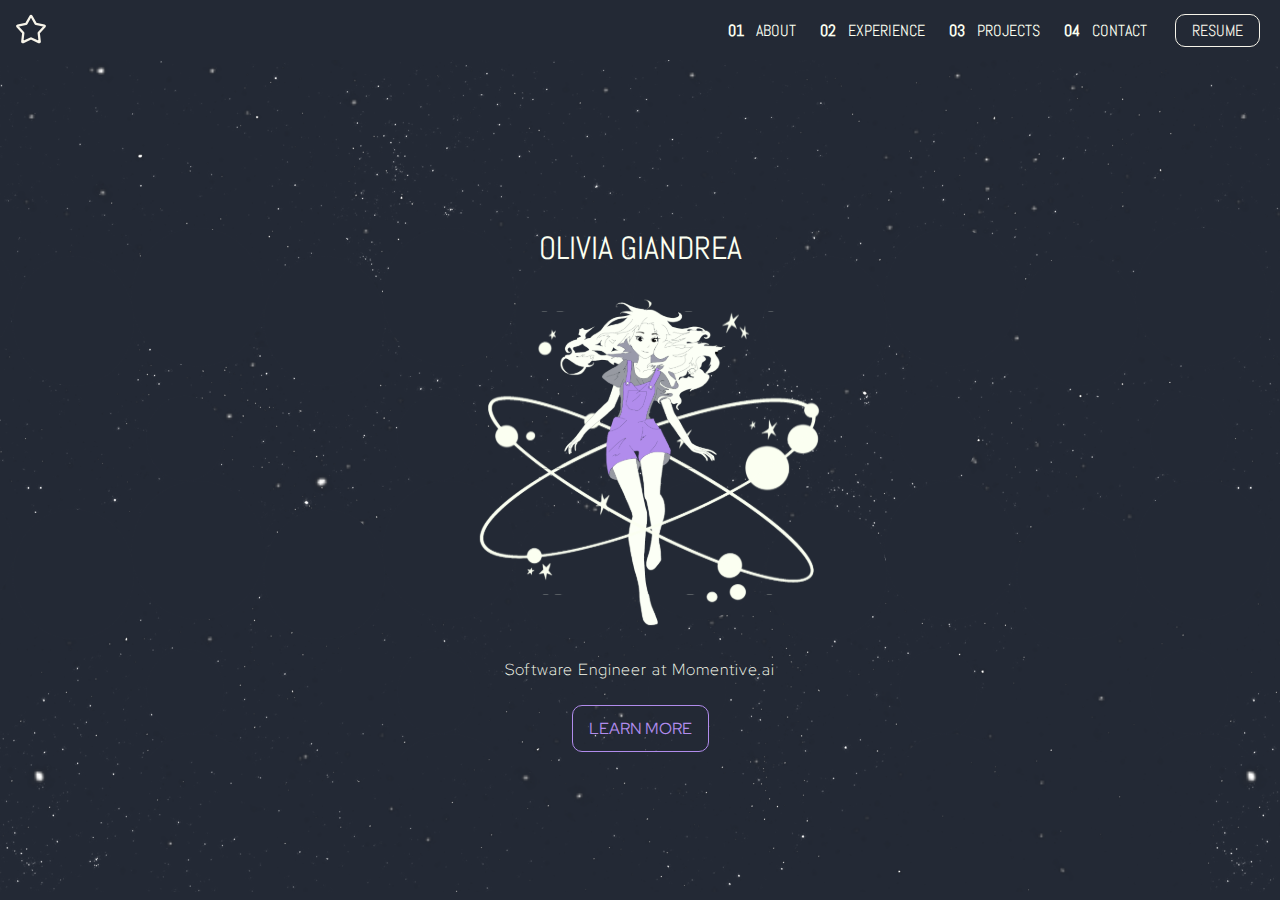
==== commit b9b6b6a4: "post-graduation content updates" ====
--- a/index.html
+++ b/index.html
@@ -49,7 +49,7 @@
 					<span aria-hidden="true">04</span>CONTACT
 				</a>
 			</li>
-			<li class="nav-link resumebtn">
+			<li class="nav-link resume-btn">
 				<a href="assets/resume.pdf" target="_blank" id="resume">RESUME</a>
 			</li>
 		</ul>
@@ -64,7 +64,6 @@
 						<h1 class="title">OLIVIA GIANDREA</h1>
 						<img src="assets/img/portrait.svg" alt="Self-Portrait Drawing" id="portrait"><br />
 						<div class="description">
-							<p>Senior at Wellesley College.</p>
 							<p>Software Engineer at Momentive.ai</p><br />
 						</div>
 						<a href="#about" class="button">LEARN MORE</a>
@@ -82,25 +81,18 @@
 						<p id="about-p">
 							Hello!
 							<br /><br />
-							I'm a senior at <span class="blue">Wellesley College</span>, although I'm currently taking a semester
-							"abroad" at <span class="green">Dartmouth College</span> for the spring 2023 semester, majoring in
-							Computer Science / minoring in Japanese. I'll be working at as a Software Engineer at <span
-								class="yellow">Momentive.ai</span> after my graduation this June.
+							I'm a graduate of <span class="blue">Wellesley College</span>, with a major in Computer Science and a
+							minor in Japanese. In my free time, I enjoy baking, stargazing, and hiking.
 							<br /><br />
-							In my free time, I enjoy baking, weightlifting, stargazing, and hiking. I specialize in <span
-								class="purple">fullstack web development</span>, and my recent projects include modernizing one of
-							Wellesley College's 300-level courses and building a recipe CRUD web application.
+							I specialize in <span class="purple">fullstack web development</span>, and I'm excited to be joining <span
+								class="yellow">Momentive.ai</span> as a Software Engineer this summer.
 							<br /><br />
 							Thanks for stopping by!
 						</p>
 					</div>
 				</div>
 				<div class="about-item-right">
-					<div class="about-img-wrapper">
-						<img src="assets/img/hiking.jpg" alt="Self-Portrait Photo" id="about-img">
-						<img src="assets/img/doodles.svg" alt="Planet Drawings" id="doodles">
-						<hr />
-					</div>
+					<img src="assets/img/hiking.jpg" alt="Self-Portrait Photo" id="about-img">
 				</div>
 			</div>
 		</section>
@@ -108,292 +100,246 @@
 		<!--Education Section-->
 		<section id="experience">
 			<div class="edu-container">
-				<div class="e-item-left edu-text">
-					<div id="edu-text">
-						<h1 class="subtitle" id="edu">02 . EDUCATION/EXPERIENCE</h1>
-						<div class="education-container">
-							<h2>EDUCATION</h2>
-							<div class="edu-wrap">
-								<ul id="edu-nav">
-									<li class="edubtn edu1 selected" tabindex="0" onclick="filterEdu('edu1')">WELLESLEY COLLEGE</li>
-									<li class="edubtn edu2" tabindex="0" onclick="filterEdu('edu2')">MIDDLEBURY COLLEGE</li>
-									<li class="edubtn edu3" tabindex="0" onclick="filterEdu('edu3')">HIGH SCHOOL</li>
+				<h1 class="subtitle" id="edu">02 . EDUCATION/EXPERIENCE</h1>
+				<div class="education-container">
+					<h2>EDUCATION</h2>
+					<div class="edu-wrap">
+						<ul id="edu-nav">
+							<li class="edubtn edu1 selected" tabindex="0" onclick="filterEdu('edu1')">WELLESLEY COLLEGE</li>
+							<li class="edubtn edu2" tabindex="0" onclick="filterEdu('edu2')">MIDDLEBURY COLLEGE</li>
+							<li class="edubtn edu3" tabindex="0" onclick="filterEdu('edu3')">HIGH SCHOOL</li>
+						</ul>
+						<div class="edu-detail edu1 show">
+							<p>B.A. Computer Science
+								<span class="purple">&#8674; Wellesley College</span>,
+								<span class="red">MIT</span>,
+								<span class="green">Dartmouth</span>
+							</p>
+							<p class="timeline">Aug 2020 - May 2023</p>
+							<ul>
+								<li>GPA: 3.89</li>
+								<li>Courses from Wellesley College, MIT, and Dartmouth College</li>
+								<ul class="nested-list">
+									<li>CS111 - Programming and Problem Solving</li>
+									<li>CS230 - Data Structures</li>
+									<li>CS231 - Fundamental Algorithms</li>
+									<li>CS234 - Data Analytics and Visualization</li>
+									<li>CS235 - Theory of Computation</li>
+									<li>CS240 - Foundations of Computer Systems</li>
+									<li>CS304 - Databases with Web Interfaces</li>
+									<li>CS350 - Independent Study: Web Development</li>
+									<li>CS350H - Independent Study: Web Development</li>
+									<li>MATH115 - Calculus I</li>
+									<li>MATH116 - Calculus II</li>
+									<li>MATH225 - Combinatorics and Graph Theory</li>
+									<li><span class="red">6.1040 - Software Studio (MIT)</span></li>
+									<li><span class="green">CS63 - AR/VR Development (Dartmouth)</span></li>
+									<li><span class="green">QSS19 - Advanced Data Visualization (Dartmouth)</span></li>
 								</ul>
-								<div class="edu-detail edu1 show">
-									<p>B.A. Computer Science
-										<span class="purple">&#8674; Wellesley College</span>, <span class="red">MIT</span>
-									</p>
-									<p class="timeline">
-										Aug 2020 - Present<br />
-										Expected Graduation: June 2023
-									</p>
-									<ul>
-										<li>GPA: 3.89</li>
-										<li>Courses from Wellesley College, MIT, and Dartmouth College</li>
-										<ul class="nested-list">
-											<li>CS111 - Programming and Problem Solving</li>
-											<li>CS230 - Data Structures</li>
-											<li>CS231 - Fundamental Algorithms</li>
-											<li>CS234 - Data Analytics and Visualization</li>
-											<li>CS235 - Theory of Computation</li>
-											<li>CS240 - Foundations of Computer Systems</li>
-											<li>CS304 - Databases with Web Interfaces</li>
-											<li>CS350 - Independent Study: Web Development</li>
-											<li>CS350H - Independent Study: Web Development</li>
-											<li>MATH115 - Calculus I</li>
-											<li>MATH116 - Calculus II</li>
-											<li>MATH225 - Combinatorics and Graph Theory</li>
-											<li><span class="red">6.1040 - Software Studio (MIT)</span></li>
-											<li><span class="green">CS63 - AR/VR Development (Dartmouth)</span></li>
-											<li>
-												<span class="blue">QSS19 - Advanced Data Visualization
-													<span class="green"> (Dartmouth)</span></span>
-											</li>
-										</ul>
-									</ul>
-									<p><span class="blue inprogress">***(blue text = in progress)</span></p>
-								</div>
-								<div class="edu-detail edu2">
-									<p>Summer School of Japanese
-										<span class="purple">&#8674; Middlebury College</span>
-									</p>
-									<p class="timeline">Summer 2019</p>
-									<ul>
-										<li>GPA: 4.0</li>
-									</ul>
-								</div>
-								<div class="edu-detail edu3">
-									<p><span class="purple">Greely High School</span></p>
-									<p class="timeline">Aug 2016 - June 2020</p>
-									<ul>
-										<li>GPA: 95.727</li>
-									</ul>
-								</div>
-							</div>
-							<img src="assets/img/starbanner.svg" alt="Star Banner" class="starbanner" />
-							<h2>EXPERIENCE</h2>
-							<div class="exp-wrap">
-								<ul id="exp-nav">
-									<li class="expbtn exp1 selected" tabindex="0" onclick="filterExp('exp1')">FREELANCE</li>
-									<li class="expbtn exp2" tabindex="0" onclick="filterExp('exp2')">WELLESLEY COLLEGE</li>
-									<li class="expbtn exp3" tabindex="0" onclick="filterExp('exp3')">MOMENTIVE.AI</li>
-									<li class="expbtn exp4" tabindex="0" onclick="filterExp('exp4')">ENERCON TECHNOLOGIES</li>
-								</ul>
-								<div class="exp-detail exp1 show">
-									<p>Freelance Web Developer</p>
-									<p class="timeline">
-										Aug 2022 - Present<br />
-									</p>
-									<ul>
-										<li>
-											Designed and developed websites for clients including Wellesley's CRED Lab, Wellesley's CS department, professors, fellow students, community members, and local small businesses.
-										</li>
-									</ul>
-								</div>
-								<div class="exp-detail exp2">
-									<p>CS Department Teaching Assistant
-										<span class="purple">&#8674; Wellesley College</span>
-									</p>
-									<p class="timeline">
-										Sept 2021 - Present<br />
-									</p>
-									<ul>
-										<li>
-											Collaborated with Professor Scott Anderson to modernize CS304: Databases with Web Interfaces using the MERN stack, then TA'ed for the revised course in spring semester 2023.
-										</li>
-										<li>
-											Instructed students in Python and problem-solving fundamentals (CS 111), front-end design/development (CS 220), and full-stack development/database administration (CS304) through weekly lab sections, lectures, and office hours for groups of up to 50 students.
-										</li>
-									</ul>
-								</div>
-								<div class="exp-detail exp3">
-									<p>Software Engineer Intern
-										<span class="purple">&#8674; Momentive.ai</span>
-									</p>
-									<p class="timeline">
-										Summer 2022<br />
-									</p>
-									<ul>
-										<li>
-											Managed company content with HTML, CSS, and React on the Content Engineering team.
-										</li>
-										<li>
-											Completed and pushed 7 projects to main branch in 9 weeks, changing >1300 lines of code.
-										</li>
-										<li>
-											Maintained brand consistency across languages and locales by coordinating efforts between 3 separate teams to translate, localize, and upload content in &lt;24 hours.
-										</li>
-										<li>
-											Improved brand consistency/documentation by building 3 Storybook component controls.
-										</li>
-										<li>
-											Achieved 400% increase in SQLs via 2 A/B experiments on site content variations.
-										</li>
-									</ul>
-								</div>
-								<div class="exp-detail exp4">
-									<p>Software Systems Developer Intern
-										<span class="purple">&#8674; Enercon Technologies</span>
-									</p>
-									<p class="timeline">
-										Dec 2020 - June 2022<br />
-									</p>
-									<ul>
-										<li>
-											Increased floor productivity by redesigning and redeveloping company intranet website using an MVC framework (HTML, CSS, jQuery, C#, SQL) and integrated SDKs.
-										</li>
-										<li>
-											Automated manufacturing software validation, cutting labor from 5 weeks to &lt;23 minutes.
-										</li>
-										<li>
-											Translated functions from VB6 to Windows Forms (C#) to modernize 5 legacy apps.
-										</li>
-										<li>
-											Developed multiple Windows Forms (.NET, C#, SQL) to streamline employee data interaction.
-										</li>
-										<li>
-											Maintained source control by documenting system modifications with Github/BitBucket.
-										</li>
-									</ul>
-								</div>
-							</div>
-							<img src="assets/img/starbanner.svg" alt="Star Banner" class="starbanner" />
-							<div>
-								<h2>COMMUNITY/CAMPUS INVOLVEMENT</h2>
-								<div>
-									<p>Web Developer / Trips Leader
-										<span class="purple">&#8674; Dartmouth College Hackathon</span>
-									</p>
-									<p class="timeline">
-										Feb 2023 - Present<br />
-									</p>
-									<ul>
-										<li>
-											Worked in a small team to develop and maintain DartmouthHacks 2023's webpage.
-										</li>
-										<li>
-											Led day-of workshops and logistical operations for DartmouthHacks in April 2023.
-										</li>
-										<li>
-											Founded the HackathonTrips club, organizing a group excursion to MIT's Bitcoin hackathon.
-										</li>
-									</ul>
-								</div>
-								<div>
-									<p>Web Developer
-										<span class="purple">&#8674; Wellesley College Hackathon</span>
-									</p>
-									<p class="timeline">
-										May 2022 - Dec 2022<br />
-									</p>
-									<ul>
-										<li>
-											Independently developed and maintained WHACK 2022's webpage.
-										</li>
-										<li>
-											Coordinated day-of workshops and logistical operations for WHACK in October 2022.
-										</li>
-									</ul>
-								</div>
-							</div>
-						</div>
-					</div>
-				</div>
-				<div class="e-item-right">
-					<h1 id="skillstitle">SKILLS</h1>
+							</ul>
+						</div>
+						<div class="edu-detail edu2">
+							<p>Summer School of Japanese
+								<span class="purple">&#8674; Middlebury College</span>
+							</p>
+							<p class="timeline">Summer 2019</p>
+							<ul>
+								<li>GPA: 4.0</li>
+							</ul>
+						</div>
+						<div class="edu-detail edu3">
+							<p><span class="purple">Greely High School</span></p>
+							<p class="timeline">Aug 2016 - June 2020</p>
+							<ul>
+								<li>GPA: 95.727</li>
+							</ul>
+						</div>
+					</div>
+					<img src="assets/img/starbanner.svg" alt="Star Banner" class="star-banner" />
+					<h2>EXPERIENCE</h2>
+					<div class="exp-wrap">
+						<ul id="exp-nav">
+							<li class="expbtn exp1 selected" tabindex="0" onclick="filterExp('exp1')">FREELANCE</li>
+							<li class="expbtn exp2" tabindex="0" onclick="filterExp('exp2')">WELLESLEY COLLEGE</li>
+							<li class="expbtn exp3" tabindex="0" onclick="filterExp('exp3')">MOMENTIVE.AI</li>
+							<li class="expbtn exp4" tabindex="0" onclick="filterExp('exp4')">ENERCON TECHNOLOGIES</li>
+						</ul>
+						<div class="exp-detail exp1 show">
+							<p>Freelance Web Developer</p>
+							<p class="timeline">
+								Aug 2022 - Present<br />
+							</p>
+							<ul>
+								<li>
+									Designed and developed websites for clients including Wellesley's CRED Lab, Wellesley's CS department,
+									professors, fellow students, community members, and local small businesses.
+								</li>
+							</ul>
+						</div>
+						<div class="exp-detail exp2">
+							<p>CS Department Teaching Assistant
+								<span class="purple">&#8674; Wellesley College</span>
+							</p>
+							<p class="timeline">
+								Sept 2021 - Present<br />
+							</p>
+							<ul>
+								<li>
+									Collaborated with Professor Scott Anderson to modernize CS304: Databases with Web Interfaces using the
+									MERN stack, then TA'ed for the revised course in spring semester 2023.
+								</li>
+								<li>
+									Instructed students in Python and problem-solving fundamentals (CS 111), front-end design/development
+									(CS 220), and full-stack development/database administration (CS304) through weekly lab sections,
+									lectures, and office hours for groups of up to 50 students.
+								</li>
+							</ul>
+						</div>
+						<div class="exp-detail exp3">
+							<p>Software Engineer Intern
+								<span class="purple">&#8674; Momentive.ai</span>
+							</p>
+							<p class="timeline">
+								Summer 2022<br />
+							</p>
+							<ul>
+								<li>
+									Managed company content with HTML, CSS, and React on the Content Engineering team.
+								</li>
+								<li>
+									Completed and pushed 7 projects to main branch in 9 weeks, changing >1300 lines of code.
+								</li>
+								<li>
+									Maintained brand consistency across languages and locales by coordinating efforts between 3 separate
+									teams to translate, localize, and upload content in &lt;24 hours.
+								</li>
+								<li>
+									Improved brand consistency/documentation by building 3 Storybook component controls.
+								</li>
+								<li>
+									Achieved 400% increase in SQLs via 2 A/B experiments on site content variations.
+								</li>
+							</ul>
+						</div>
+						<div class="exp-detail exp4">
+							<p>Software Systems Developer Intern
+								<span class="purple">&#8674; Enercon Technologies</span>
+							</p>
+							<p class="timeline">
+								Dec 2020 - June 2022<br />
+							</p>
+							<ul>
+								<li>
+									Increased floor productivity by redesigning and redeveloping company intranet website using an MVC
+									framework (HTML, CSS, jQuery, C#, SQL) and integrated SDKs.
+								</li>
+								<li>
+									Automated manufacturing software validation, cutting labor from 5 weeks to &lt;23 minutes.
+								</li>
+								<li>
+									Translated functions from VB6 to Windows Forms (C#) to modernize 5 legacy apps.
+								</li>
+								<li>
+									Developed multiple Windows Forms (.NET, C#, SQL) to streamline employee data interaction.
+								</li>
+								<li>
+									Maintained source control by documenting system modifications with Github/BitBucket.
+								</li>
+							</ul>
+						</div>
+					</div>
+					<img src="assets/img/starbanner.svg" alt="Star Banner" class="star-banner" />
+					<div class="inv-wrap">
+						<h2>COMMUNITY/CAMPUS INVOLVEMENT</h2>
+						<div>
+							<p>Web Developer / Trips Leader
+								<span class="purple">&#8674; Dartmouth College Hackathon</span>
+							</p>
+							<p class="timeline">
+								Feb 2023 - June 2023<br />
+							</p>
+							<ul>
+								<li>
+									Worked in a small team to develop and maintain DartmouthHacks 2023's webpage.
+								</li>
+								<li>
+									Led day-of workshops and logistical operations for DartmouthHacks in April 2023.
+								</li>
+								<li>
+									Founded the HackathonTrips club, organizing a group excursion to MIT's Bitcoin hackathon.
+								</li>
+							</ul>
+						</div>
+						<div>
+							<p>Web Developer
+								<span class="purple">&#8674; Wellesley College Hackathon</span>
+							</p>
+							<p class="timeline">
+								May 2022 - Dec 2022<br />
+							</p>
+							<ul>
+								<li>
+									Independently developed and maintained WHACK 2022's webpage.
+								</li>
+								<li>
+									Coordinated day-of workshops and logistical operations for WHACK in October 2022.
+								</li>
+							</ul>
+						</div>
+					</div>
+					<img src="assets/img/starbanner.svg" alt="Star Banner" class="star-banner" />
+					<h2 id="skillstitle">SKILLS</h1>
 					<div class="skills">
-						<p>HTML5/CSS3</p>
-						<div class="skillbar">
-							<div class="skilllevel" style="width: 90%"></div>
-						</div>
-						<p class="skillpercent">90%</p>
-						<p>JavaScript</p>
-						<div class="skillbar">
-							<div class="skilllevel" style="width: 90%"></div>
-						</div>
-						<p class="skillpercent">90%</p>
-						<p>Python</p>
-						<div class="skillbar">
-							<div class="skilllevel" style="width: 80%"></div>
-						</div>
-						<p class="skillpercent">80%</p>
-						<p>SQL/MySQL</p>
-						<div class="skillbar">
-							<div class="skilllevel" style="width: 80%"></div>
-						</div>
-						<p class="skillpercent">80%</p>
-						<p>MongoDB</p>
-						<div class="skillbar">
-							<div class="skilllevel" style="width: 70%"></div>
-						</div>
-						<p class="skillpercent">70%</p>
-						<p>Unix</p>
-						<div class="skillbar">
-							<div class="skilllevel" style="width: 90%"></div>
-						</div>
-						<p class="skillpercent">90%</p>
-						<p>C#</p>
-						<div class="skillbar">
-							<div class="skilllevel" style="width: 75%"></div>
-						</div>
-						<p class="skillpercent" style="margin-bottom: 1rem;">75%</p>
-
-						<p>Git</p>
-						<div class="skillbar">
-							<div class="skilllevel" style="width: 100%"></div>
-						</div>
-						<p class="skillpercent">100%</p>
-						<p>React.js</p>
-						<div class="skillbar">
-							<div class="skilllevel" style="width: 80%"></div>
-						</div>
-						<p class="skillpercent">80%</p>
-						<p>jQuery</p>
-						<div class="skillbar">
-							<div class="skilllevel" style="width: 100%"></div>
-						</div>
-						<p class="skillpercent">100%</p>
-						<p>Node.js</p>
-						<div class="skillbar">
-							<div class="skilllevel" style="width: 100%"></div>
-						</div>
-						<p class="skillpercent">100%</p>
-						<p>Express</p>
-						<div class="skillbar">
-							<div class="skilllevel" style="width: 100%"></div>
-						</div>
-						<p class="skillpercent">100%</p>
-						<p>Flask</p>
-						<div class="skillbar">
-							<div class="skilllevel" style="width: 90%"></div>
-						</div>
-						<p class="skillpercent">90%</p>
-						<p>Wordpress</p>
-						<div class="skillbar">
-							<div class="skilllevel" style="width: 75%"></div>
-						</div>
-						<p class="skillpercent">75%</p>
-						<p>Figma</p>
-						<div class="skillbar">
-							<div class="skilllevel" style="width: 90%"></div>
-						</div>
-						<p class="skillpercent" style="margin-bottom: 1rem;">90%</p>
-
-						<p>English</p>
-						<div class="skillbar">
-							<div class="skilllevel" style="width: 100%"></div>
-						</div>
-						<p class="skillpercent">100%</p>
-						<p>Japanese</p>
-						<div class="skillbar">
-							<div class="skilllevel" style="width: 75%"></div>
-						</div>
-						<p class="skillpercent">75%</p>
-						<p>French</p>
-						<div class="skillbar">
-							<div class="skilllevel" style="width: 90%"></div>
-						</div>
-						<p class="skillpercent">90%</p>
+						<div class="skills-group">
+							<h3>Scripts</h3>
+							<ul>
+								<li>HTML5/CSS3</li>
+								<li>JavaScript</li>
+								<li>Python</li>
+								<li>SQL/MySQL</li>
+								<li>MongoDB</li>
+								<li>Unix</li>
+							</ul>
+						</div>
+						<div class="skills-group">
+							<h3>Libraries / Frameworks</h3>
+							<ul>
+								<li>React.js</li>
+								<li>jQuery</li>
+								<li>Node.js</li>
+								<li>Express</li>
+								<li>Flask</li>
+							</ul>
+						</div>
+						<div class="skills-group">
+							<h3>Technologies</h3>
+							<ul>
+								<li>Git</li>
+								<li>Wordpress</li>
+								<li>Figma</li>
+								<li>Visual Studio Code</li>
+								<li>Jupyter Notebook</li>
+								<li>MS SQL Server</li>
+							</ul>
+						</div>
+						<div class="skills-group">
+							<h3>Languages</h3>
+							<ul>
+								<li>English</li>
+								<li>Japanese</li>
+								<li>French</li>
+							</ul>
+						</div>
+						<div class="skills-group">
+							<h3>Other</h3>
+							<ul>
+								<li>Agile Development</li>
+								<li>MVC Framework</li>
+								<li>Organization</li>
+								<li>Teamwork</li>
+								<li>Written Communication</li>
+							</ul>
+						</div>
 					</div>
 				</div>
 			</div>
@@ -401,47 +347,23 @@
 
 		<!--Project Section-->
 		<section id="projects">
-			<h1 class="subtitle" id="projectstitle">03 . PROJECTS</h1>
-			<div class="container row" id="button-section">
+			<h1 class="subtitle" id="projects-title">03 . PROJECTS</h1>
+			<div class="row" id="button-section">
 				<button class="filter-button button active" onclick="filterSelection('all')">ALL</button>
 				<!-- <button class="filter-button button" onclick="filterSelection('python')">PYTHON</button> -->
 				<button class="filter-button button" onclick="filterSelection('data')">DATA</button>
 				<button class="filter-button button" onclick="filterSelection('web')">WEB DEV</button>
 			</div>
-			<div class="container row" id="proj-cards">
-				<a class="proj-card web" href="https://cs.wellesley.edu/~cs40/" target="_blank">
-					<img class="proj-img" alt="CS40 Celebration Logo" src="assets/img/cs40.png" />
-					<div class="proj-description container column">
-						<div class="img-description">
-							<h2>CS40 Website</h2>
-							<p>
-								Developed <b>the official website</b> for Wellesley College's CS department's <b>40th Anniversary Celebration</b>.
-							</p><br />
-							<i>HTML, CSS, Javascript, Bootstrap</i>
-						</div>
-					</div>
-				</a>
-				<a class="proj-card web" href="https://www.wellesleyhacks.org/" target="_blank">
-					<img class="proj-img" alt="WHACK Website Logo" src="assets/img/whack.png" />
-					<div class="proj-description container column">
-						<div class="img-description">
-							<h2>WHACK 2022 Website</h2>
-							<p>
-								Developed Wellesley College's annual <b>Hackathon website</b> from our design team's Figma file.
-							</p><br />
-							<i>HTML, CSS, JavaScript, Bootstrap</i>
-						</div>
-					</div>
-				</a>
+			<div class="row" id="proj-cards">
 				<a class="proj-card web" href="https://github.com/oliviagiandrea/portfolioSite" target="_blank">
 					<img class="proj-img" alt="Portfolio Project Logo" src="assets/img/portfolio.png" />
 					<div class="proj-description container column">
 						<div class="img-description">
 							<h2>Portfolio Website Repo</h2>
 							<p>
-								Built entirely from scratch using <b>HTML, CSS,</b> and <b>JavaScript</b>. All icons drawn in <b>Procreate</b>.
+								Built entirely from scratch using <b>HTML, CSS,</b> and <b>JavaScript</b>. All icons drawn in
+								<b>Procreate</b>.
 							</p><br />
-							<!-- <a href="https://www.figma.com/file/fFAVNBBMv3G9WLPb6JcNaW/portfolio?node-id=0%3A1" target="_blank">Figma File Link</a> -->
 							<i>HTML, CSS, JavaScript, Figma</i>
 						</div>
 					</div>
@@ -452,7 +374,8 @@
 						<div class="img-description">
 							<h2>#edtwt Sentiment Analysis</h2>
 							<p style="font-size: 0.9rem;">
-								Conducted <b>sentiment analysis</b> on tweets from Twitter's eating disorder communities using <b>Twitter's API</b>.
+								Conducted <b>sentiment analysis</b> on tweets from Twitter's eating disorder communities using
+								<b>Twitter's API</b>.
 							</p><br />
 							<i>Python, sklearn, Pandas</i>
 						</div>
@@ -464,9 +387,8 @@
 		<!--Contact Page-->
 		<section id="contact">
 			<div class="container column contact-wrap">
-				<h1 class="subtitle" id="contacttitle">04 . CONTACT</h1>
+				<h1 class="subtitle" id="contact-title">04 . CONTACT</h1>
 				<p style="padding-bottom: 1rem; text-align: center;">
-					Questions? Comments? Found a bug? Want to work together?<br>
 					Let's connect!
 				</p>
 				<div class="container row">
--- a/assets/styles.css
+++ b/assets/styles.css
@@ -1,4 +1,4 @@
-body, html{
+body, html {
 	background-color: #232935;
 	color: #FBFFF1;
 	width: 100%;
@@ -9,14 +9,14 @@
 	margin: 0 !important;
   padding: 0 !important;
 	overflow: hidden;
-	font-size: 10pt;
+	font-size: 1rem;
 }
 
 h1 {
 	font-family: 'Abel', sans-serif;	
 	font-weight: 300;
 	font-style: normal;
-	font-size: 175%;
+	font-size: 2rem;
 	margin: 0;
 	padding: 0;
 }
@@ -45,7 +45,10 @@
 }
 
 .row {
+	display: flex;
 	flex-direction: row;
+	flex-wrap: wrap;
+	width: 100%;
 }
 
 .column {
@@ -102,11 +105,11 @@
 
 .title {
 	max-width: 100%;
-	font-size: 250%;
+	font-size: 2rem;
 }
 
 .subtitle {
-	font-size: 175%;
+	font-size: 1.5rem;
 	margin: 0 0 2rem 0;
 	position: relative;
 	padding: 0;
@@ -158,7 +161,7 @@
 	transform-origin: 0% 50%;
 }
 
-.resumebtn::after {
+.resume-btn::after {
 	/* disable underline animation for resume btn */
 	display: none;
 }
@@ -343,7 +346,7 @@
 }
 
 #app {
-	font-size: 150%;
+	font-size: 1.5%;
 }
 
 #portrait {
@@ -360,7 +363,7 @@
 }
 
 .description {
-	font-size: 12pt;
+	font-size: 1rem;
 }
 
 
@@ -417,18 +420,9 @@
 	color: #ec8c8c;
 }
 
-.about-img-wrapper {
-	position: relative;
-	top: 0;
-	left: 0;
-}
-
 #about-img {
-	height: 400px;
+	width: 100%;
 	border-radius: 3px;
-	position: relative;
-	top: 0;
-	left: 0;
 }
 
 #doodles {
@@ -436,10 +430,6 @@
 	height: 213px;
 	top: 3%;
 	left: 20%;
-}
-
-#about hr {
-	display: none;
 }
 
 @media (max-width: 1100px) {
@@ -462,21 +452,16 @@
 	}
 	
 	.about-item-right {
-		display: flex;
-		justify-content: left;
+		justify-content: center;
 		padding: 0.5rem 5% 4rem 5%;
+	}
+
+	#about-img {
+		width: 70%;
 	}
 
 	#about-p {
 		text-align: center;
-	}
-
-	#about hr {
-		display: block;
-		border: 1px solid #b18cec;
-		height: 0.1px;
-		background-color: #b18cec;
-		margin-top: 2rem;
 	}
 }
 
@@ -524,26 +509,17 @@
 .edu-container {
 	display: flex;
 	justify-content: center;
-	min-width: 100%;
+	max-width: 70%;
 	flex-direction: column;
 	align-items: center;
 }
 
-.e-item-left {
-	display: flex;
-	justify-content: right;
-	padding: 2rem 1.5rem 2rem 2rem;
-	max-width: 90%;
-}
-
-#edu-text, 
-#exp-text {
-	max-width: 95%;
-	padding: 1rem 1.5rem 1rem 1.5rem;
+#edu {
+	width: 100%;
 }
 
 #edu:after {
-	width: calc(100% - 270px);
+	width: calc(100% - 18rem);
 }
 
 #edu-nav,
@@ -556,7 +532,7 @@
 	vertical-align: middle;
 	flex-direction: column;
 	font-family: 'Abel', sans-serif;
-	font-size: 12pt;
+	font-size: 1rem;
 }
 
 #edu-nav li, 
@@ -590,12 +566,12 @@
 
 #edu-nav::before {
 	content: "EDUCATION";
-	font-size: 5pt;
+	font-size: 0.5rem;
 }
 
 #exp-nav::before {
 	content: "EXPERIENCE";
-	font-size: 4.5pt;
+	font-size: 0.5rem;
 }
 
 .selected {
@@ -632,71 +608,59 @@
 	margin-left: 0.5rem;
 }
 
-.starbanner {
-	width: 100%;
-}
-
-.e-item-right {
-	display: flex;
-	justify-content: left;
-	flex-direction: column;
-	padding: 0;
-	max-width: 100%;
-}
-
-#skillstitle {
-	background: url('img/planet.svg') left center / 70px no-repeat;
-	padding-left: 75px;
+.star-banner {
+	width: 100%;
+}
+
+.inv-wrap {
+	margin-bottom: 2rem;
 }
 
 .skills {
-	box-sizing: border-box;
 	width: 100%;
 	margin: 1rem 0;
-	display: grid;
-	justify-content: center;
-	grid-template-columns: max-content auto auto;
-	column-gap: 1rem;
-}
-
-.skills p {
-	margin: 0 0 0.1rem;
-	padding: 0;
-}
-
-.skillbar {
-	background: #444952;
-	padding: 1px;
-	box-sizing: border-box;
-	border: 2px solid #f7f4e9;
+	display: flex;
+	justify-content: center;
+	flex-direction: row;
+	flex-wrap: wrap;
+	gap: 1rem;
+}
+
+.skills-group {
+	border: 1px solid #f7f4e9;
 	border-radius: 10px;
-	width: 10rem;
-	height: 15px;
-}
-
-.skilllevel {
-	background: #b18cec;
-	height: 100%;
-	width: 100%;
-	border-radius: 10px;
-}
-
-.skillpercent {
-	text-align: right;
+	padding-left: 1rem;
+	padding-right: 1rem;
+}
+
+.skills-group h3 {
+	font-size: 1rem;
+	color: #b18cec;
+}
+
+.skills-group ul {
+	padding-inline-start: 1rem;
+}
+
+@media (max-width: 600px) {
+	.edu-container h2 {
+		text-align: center;
+	}
+
+	.skills {
+		gap: 0;
+	}
+
+	.skills-group {
+		width: 100%;
+		text-align: left;
+	}
 }
 
 @media (min-width: 820px) {	
 	.edu-container {
-		flex-direction: row;
 		align-items: baseline;
-	}
-
-	.e-item-left {
-		max-width: 50%;
-	}
-
-	.e-item-right {
-		max-width: 40%;
+		max-width: 70%;
 	}
 
 	.edu-detail li,
@@ -722,12 +686,12 @@
 
 	#edu-nav::before {
 		max-height: 137px;
-		font-size: 7pt;
+		font-size: 0.7rem;
 	}
 
 	#exp-nav::before {
 		max-height: 117px;
-		font-size: 6pt;
+		font-size: 0.5rem;
 	}
 
 	#edu-nav > li, 
@@ -741,11 +705,7 @@
 		width: 80%;
 	}
 
-	.inprogress {
-		float: right;
-	}
-
-	.starbanner {
+	.star-banner {
 		margin-bottom: 1rem;
 	}
 
@@ -761,7 +721,7 @@
 	min-height:100vh;
 	display: flex;
 	align-items: center;
-	justify-content: baseline;
+	justify-content: center;
 	flex-direction: column;
 }
 
@@ -772,11 +732,11 @@
 	align-items: center;
 }
 
-#projectstitle {
+#projects-title {
 	min-width: 80%;
 }
 
-#projectstitle::after {
+#projects-title::after {
 	min-width: calc(100% - 150px);
 }
 
@@ -801,10 +761,9 @@
 	color: #232935;
 }
 
-.proj-cards {
-  display: grid;
-  grid-template-columns: repeat(auto-fill, minmax(200px, 1fr));
-  gap: 1rem;
+#proj-cards {
+	max-width: 70%;
+	justify-content: center;
 }
 
 .proj-card {
@@ -871,7 +830,7 @@
 }
 
 .img-description i {
-	font-size: 10pt;
+	font-size: 0.8rem;
 }
 
 .img-description:hover {
@@ -889,11 +848,15 @@
 	flex-direction: column;
 }
 
-#contacttitle {
+.contact-wrap {
+	min-width: 50%;
+}
+
+#contact-title {
 	min-width: 100%;
 }
 
-#contacttitle::after {
+#contact-title::after {
 	min-width: calc(100% - 140px);
 }
 
@@ -901,7 +864,7 @@
 	height: 3em;
 	width: 100%;
 	text-align: center;
-	font-size: 14pt;
+	font-size: 1.2rem;
 }
 
 #copyright-container * {
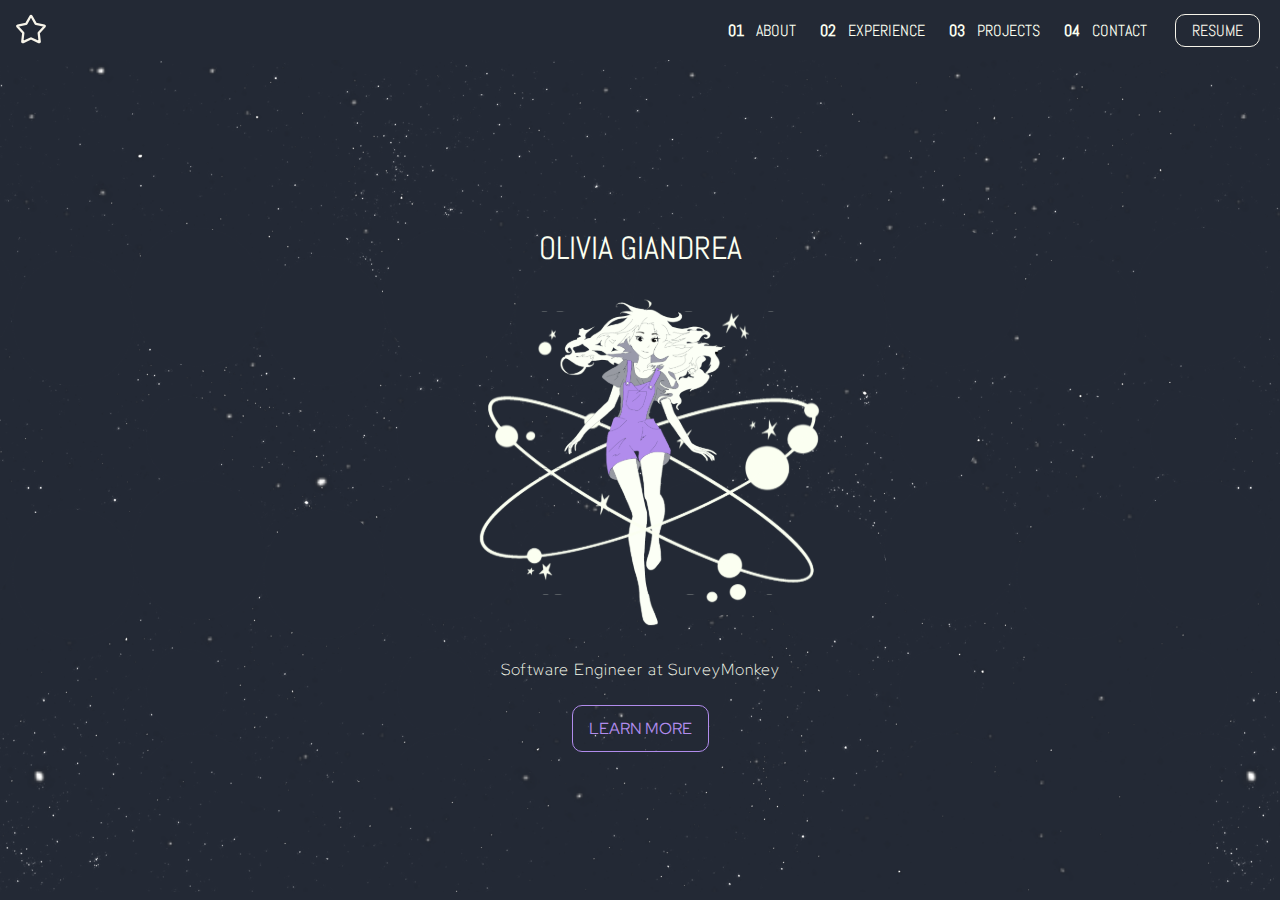
==== commit 52005e77: "update grad school, first job content" ====
--- a/index.html
+++ b/index.html
@@ -13,7 +13,6 @@
 	<link rel="preconnect" href="https://fonts.gstatic.com" crossorigin>
 	<link href="https://fonts.googleapis.com/css2?family=Abel&display=swap" rel="stylesheet">
 	<link href="https://fonts.googleapis.com/css2?family=Red+Hat+Display&display=swap" rel="stylesheet">
-	<!-- load fontawesome icons! :D -->
 	<script src="https://kit.fontawesome.com/4266217451.js" crossorigin="anonymous"></script>
 	<title>Olivia Giandrea</title>
 </head>
@@ -24,7 +23,6 @@
 		<a href="#about">
 			<img src="assets/img/logo.svg" alt="Navbar Star Logo" class="logo" />
 		</a>
-		<!-- "menu" is read by screen reader, won't be seen by user -->
 		<button class="mobile-nav-toggle" aria-controls="primary-navigation" aria-expanded="false">
 			<span class="sr-only">Menu</span>
 		</button>
@@ -64,7 +62,7 @@
 						<h1 class="title">OLIVIA GIANDREA</h1>
 						<img src="assets/img/portrait.svg" alt="Self-Portrait Drawing" id="portrait"><br />
 						<div class="description">
-							<p>Software Engineer at Momentive.ai</p><br />
+							<p>Software Engineer at SurveyMonkey</p><br />
 						</div>
 						<a href="#about" class="button">LEARN MORE</a>
 					</div>
@@ -81,11 +79,9 @@
 						<p id="about-p">
 							Hello!
 							<br /><br />
-							I'm a graduate of <span class="blue">Wellesley College</span>, with a major in Computer Science and a
-							minor in Japanese. In my free time, I enjoy baking, stargazing, and hiking.
+							I'm a software engineer at <span class="green">SurveyMonkey</span>, and I'm currently pursuing my MS in Computer Science at <span class="blue">Northeastern's Roux Institute</span>. 
 							<br /><br />
-							I specialize in <span class="purple">fullstack web development</span>, and I'm excited to be joining <span
-								class="yellow">Momentive.ai</span> as a Software Engineer this summer.
+							I specialize in <span class="purple">fullstack web development</span>, and in my free time, I enjoy baking, sewing, stargazing, and hiking.
 							<br /><br />
 							Thanks for stopping by!
 						</p>
@@ -105,11 +101,18 @@
 					<h2>EDUCATION</h2>
 					<div class="edu-wrap">
 						<ul id="edu-nav">
-							<li class="edubtn edu1 selected" tabindex="0" onclick="filterEdu('edu1')">WELLESLEY COLLEGE</li>
-							<li class="edubtn edu2" tabindex="0" onclick="filterEdu('edu2')">MIDDLEBURY COLLEGE</li>
-							<li class="edubtn edu3" tabindex="0" onclick="filterEdu('edu3')">HIGH SCHOOL</li>
+							<li class="edu_btn edu1 selected" tabindex="0" onclick="filterEdu('edu1')">NORTHEASTERN UNIVERSITY</li>
+							<li class="edu_btn edu2" tabindex="0" onclick="filterEdu('edu2')">WELLESLEY COLLEGE</li>
+							<li class="edu_btn edu2" tabindex="0" onclick="filterEdu('edu3')">MIDDLEBURY COLLEGE</li>
+							<li class="edu_btn edu3" tabindex="0" onclick="filterEdu('edu4')">HIGH SCHOOL</li>
 						</ul>
 						<div class="edu-detail edu1 show">
+							<p>M.S. Computer Science
+								<span class="purple">&#8674; Northeastern University (Roux Institute)</span>
+							</p>
+							<p class="timeline">Sep 2023 - Apr 2025</p>
+						</div>
+						<div class="edu-detail edu2">
 							<p>B.A. Computer Science
 								<span class="purple">&#8674; Wellesley College</span>,
 								<span class="red">MIT</span>,
@@ -138,7 +141,7 @@
 								</ul>
 							</ul>
 						</div>
-						<div class="edu-detail edu2">
+						<div class="edu-detail edu3">
 							<p>Summer School of Japanese
 								<span class="purple">&#8674; Middlebury College</span>
 							</p>
@@ -147,7 +150,7 @@
 								<li>GPA: 4.0</li>
 							</ul>
 						</div>
-						<div class="edu-detail edu3">
+						<div class="edu-detail edu4">
 							<p><span class="purple">Greely High School</span></p>
 							<p class="timeline">Aug 2016 - June 2020</p>
 							<ul>
@@ -159,12 +162,42 @@
 					<h2>EXPERIENCE</h2>
 					<div class="exp-wrap">
 						<ul id="exp-nav">
-							<li class="expbtn exp1 selected" tabindex="0" onclick="filterExp('exp1')">FREELANCE</li>
-							<li class="expbtn exp2" tabindex="0" onclick="filterExp('exp2')">WELLESLEY COLLEGE</li>
-							<li class="expbtn exp3" tabindex="0" onclick="filterExp('exp3')">MOMENTIVE.AI</li>
-							<li class="expbtn exp4" tabindex="0" onclick="filterExp('exp4')">ENERCON TECHNOLOGIES</li>
+							<li class="exp_btn exp1 selected" tabindex="0" onclick="filterExp('exp1')">SURVEYMONKEY</li>
+							<li class="exp_btn exp2" tabindex="0" onclick="filterExp('exp2')">FREELANCE</li>
+							<li class="exp_btn exp3" tabindex="0" onclick="filterExp('exp3')">WELLESLEY COLLEGE</li>
+							<li class="exp_btn exp4" tabindex="0" onclick="filterExp('exp4')">ENERCON TECHNOLOGIES</li>
 						</ul>
 						<div class="exp-detail exp1 show">
+							<p>Software Engineer I</p>
+							<p class="timeline">
+								Jun 2023 - Present<br />
+							</p>
+							<p>Software Engineer Intern
+								<span class="purple">&#8674; Momentive.ai</span>
+							</p>
+							<p class="timeline">
+								Summer 2022<br />
+							</p>
+							<ul>
+								<li>
+									Managed company content with HTML, CSS, and React on the Content Engineering team.
+								</li>
+								<li>
+									Completed and pushed 7 projects to main branch in 9 weeks, changing >1300 lines of code.
+								</li>
+								<li>
+									Maintained brand consistency across languages and locales by coordinating efforts between 3 separate
+									teams to translate, localize, and upload content in &lt;24 hours.
+								</li>
+								<li>
+									Improved brand consistency/documentation by building 3 Storybook component controls.
+								</li>
+								<li>
+									Achieved 400% increase in SQLs via 2 A/B experiments on site content variations.
+								</li>
+							</ul>
+						</div>
+						<div class="exp-detail exp2">
 							<p>Freelance Web Developer</p>
 							<p class="timeline">
 								Aug 2022 - Present<br />
@@ -176,7 +209,7 @@
 								</li>
 							</ul>
 						</div>
-						<div class="exp-detail exp2">
+						<div class="exp-detail exp3">
 							<p>CS Department Teaching Assistant
 								<span class="purple">&#8674; Wellesley College</span>
 							</p>
@@ -192,32 +225,6 @@
 									Instructed students in Python and problem-solving fundamentals (CS 111), front-end design/development
 									(CS 220), and full-stack development/database administration (CS304) through weekly lab sections,
 									lectures, and office hours for groups of up to 50 students.
-								</li>
-							</ul>
-						</div>
-						<div class="exp-detail exp3">
-							<p>Software Engineer Intern
-								<span class="purple">&#8674; Momentive.ai</span>
-							</p>
-							<p class="timeline">
-								Summer 2022<br />
-							</p>
-							<ul>
-								<li>
-									Managed company content with HTML, CSS, and React on the Content Engineering team.
-								</li>
-								<li>
-									Completed and pushed 7 projects to main branch in 9 weeks, changing >1300 lines of code.
-								</li>
-								<li>
-									Maintained brand consistency across languages and locales by coordinating efforts between 3 separate
-									teams to translate, localize, and upload content in &lt;24 hours.
-								</li>
-								<li>
-									Improved brand consistency/documentation by building 3 Storybook component controls.
-								</li>
-								<li>
-									Achieved 400% increase in SQLs via 2 A/B experiments on site content variations.
 								</li>
 							</ul>
 						</div>
@@ -398,18 +405,6 @@
 				</div>
 			</div>
 		</section>
-
-		<!--Footer/Contact-->
-		<section class="container column" id="footer">
-			<div class="container row" id="copyright-container">
-				<a href="https://github.com/o1iviagiandrea/o1iviagiandrea.github.io" target="_blank" id="copyright">
-					<i class="fa-solid fa-pen-ruler"></i>,
-					<i class="fa-solid fa-code"></i>, and
-					<i class="fa-solid fa-rocket"></i>
-					by Olivia Giandrea
-				</a>
-			</div>
-		</section>
 	</div>
 
 	<script src="assets/scripts.js"></script>
--- a/assets/styles.css
+++ b/assets/styles.css
@@ -533,6 +533,9 @@
 	flex-direction: column;
 	font-family: 'Abel', sans-serif;
 	font-size: 1rem;
+	border-left: 3px dotted #f7f4e9;
+	padding-inline-start: 1rem;
+	margin-block-start: 0rem;
 }
 
 #edu-nav li, 
@@ -548,32 +551,6 @@
 	color: #f7f4e9;
 }
 
-#edu-nav::before,
-#exp-nav::before {
-	position: absolute;
-	z-index: 1;
-	left: 0;
-	top: 0;
-	bottom: 0;
-	border-right: 3px dotted;
-	writing-mode: vertical-lr;
-	text-orientation: upright;
-	letter-spacing: 0px;
-	display: flex;
-  align-items: center;
-	border-spacing: 10px;
-}
-
-#edu-nav::before {
-	content: "EDUCATION";
-	font-size: 0.5rem;
-}
-
-#exp-nav::before {
-	content: "EXPERIENCE";
-	font-size: 0.5rem;
-}
-
 .selected {
 	color: #b18cec !important;
 }
@@ -631,6 +608,7 @@
 	border-radius: 10px;
 	padding-left: 1rem;
 	padding-right: 1rem;
+	margin-bottom: 1rem;
 }
 
 .skills-group h3 {
@@ -666,7 +644,6 @@
 	.edu-detail li,
 	.exp-detail li {
 		margin-left: 0.75rem;
-		padding-left: 0.25rem;
 	}
 }
 
@@ -680,24 +657,12 @@
 	#exp-nav {
 		padding-right: 1rem;
 		line-height: normal;
-		padding-left: 1.5rem;
 		max-width: 20%;
-	}
-
-	#edu-nav::before {
-		max-height: 137px;
-		font-size: 0.7rem;
-	}
-
-	#exp-nav::before {
-		max-height: 117px;
-		font-size: 0.5rem;
 	}
 
 	#edu-nav > li, 
 	#exp-nav > li {
 		padding-bottom: 15px;
-		padding-left: 10px;
 	}
 
 	.edu-detail, 
@@ -859,35 +824,3 @@
 #contact-title::after {
 	min-width: calc(100% - 140px);
 }
-
-#footer {
-	height: 3em;
-	width: 100%;
-	text-align: center;
-	font-size: 1.2rem;
-}
-
-#copyright-container * {
-	padding: 6px;
-	margin-bottom: 6px;
-}
-
-#copyright-container a, 
-#copyright-container i {
-	color: #f7f4e9;
-	transition: .4s;
-}
-
-#copyright-container a:hover {
-	color: #b18cec;
-}
-
-@media (max-width: 35em) {
-	.contact-wrap {
-		max-width: 80%;
-	}
-
-	#copyright-container {
-		margin-bottom: 3rem;
-	}
-}
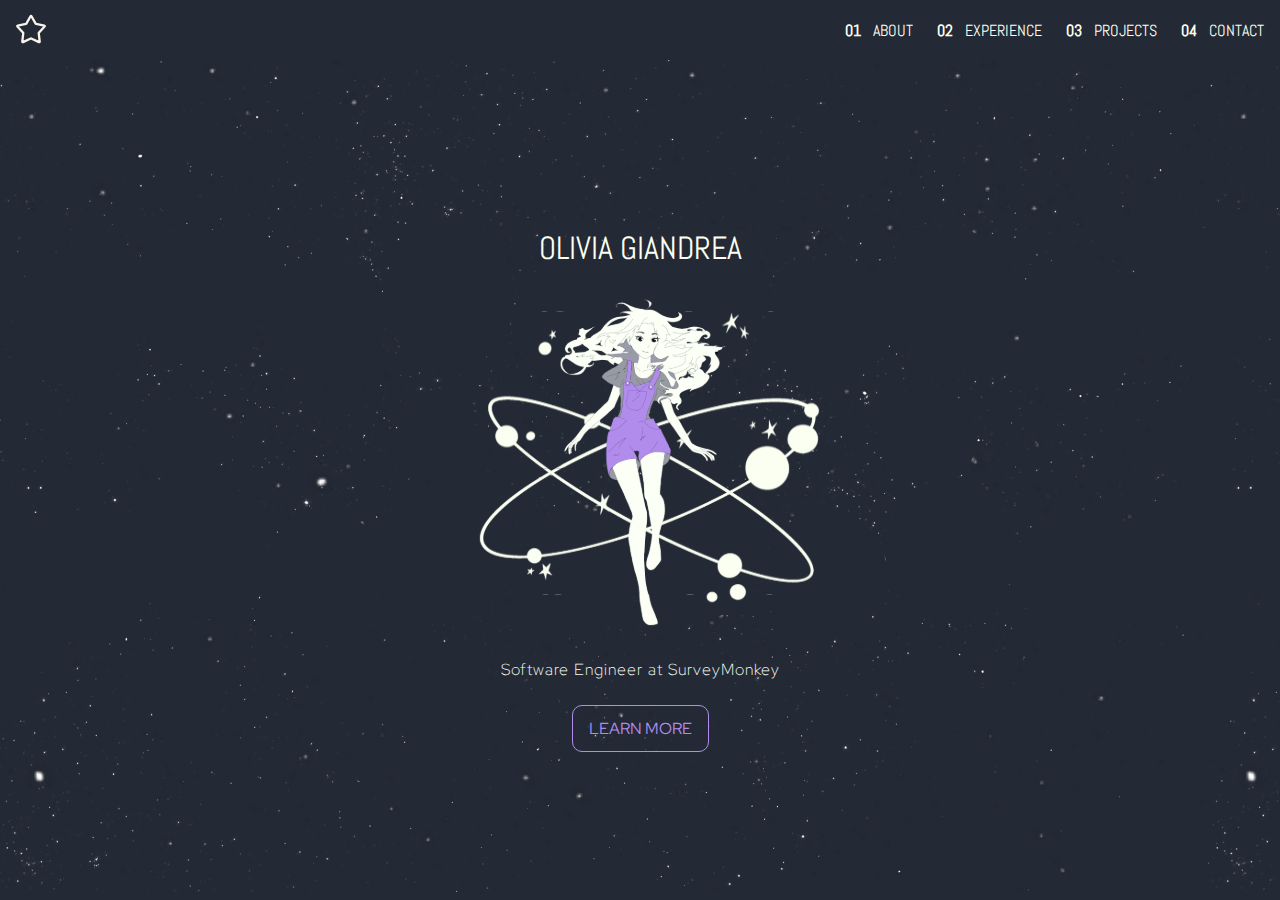
==== commit d27ec497: "remove resume" ====
--- a/index.html
+++ b/index.html
@@ -47,9 +47,6 @@
 					<span aria-hidden="true">04</span>CONTACT
 				</a>
 			</li>
-			<li class="nav-link resume-btn">
-				<a href="assets/resume.pdf" target="_blank" id="resume">RESUME</a>
-			</li>
 		</ul>
 	</nav>
 
@@ -79,9 +76,9 @@
 						<p id="about-p">
 							Hello!
 							<br /><br />
-							I'm a software engineer at <span class="green">SurveyMonkey</span>, and I'm currently pursuing my MS in Computer Science at <span class="blue">Northeastern's Roux Institute</span>. 
+							I'm a software engineer at <span class="green">SurveyMonkey</span>. 
 							<br /><br />
-							I specialize in <span class="purple">fullstack web development</span>, and in my free time, I enjoy baking, sewing, stargazing, and hiking.
+							I specialize in <span class="purple">web development</span>, and in my free time, I enjoy baking, sewing, stargazing, and hiking.
 							<br /><br />
 							Thanks for stopping by!
 						</p>
@@ -101,18 +98,10 @@
 					<h2>EDUCATION</h2>
 					<div class="edu-wrap">
 						<ul id="edu-nav">
-							<li class="edu_btn edu1 selected" tabindex="0" onclick="filterEdu('edu1')">NORTHEASTERN UNIVERSITY</li>
-							<li class="edu_btn edu2" tabindex="0" onclick="filterEdu('edu2')">WELLESLEY COLLEGE</li>
-							<li class="edu_btn edu2" tabindex="0" onclick="filterEdu('edu3')">MIDDLEBURY COLLEGE</li>
-							<li class="edu_btn edu3" tabindex="0" onclick="filterEdu('edu4')">HIGH SCHOOL</li>
+							<li class="edu_btn edu1 selected" tabindex="0" onclick="filterEdu('edu1')">WELLESLEY COLLEGE</li>
+							<li class="edu_btn edu2" tabindex="0" onclick="filterEdu('edu2')">MIDDLEBURY COLLEGE</li>
 						</ul>
 						<div class="edu-detail edu1 show">
-							<p>M.S. Computer Science
-								<span class="purple">&#8674; Northeastern University (Roux Institute)</span>
-							</p>
-							<p class="timeline">Sep 2023 - Apr 2025</p>
-						</div>
-						<div class="edu-detail edu2">
 							<p>B.A. Computer Science
 								<span class="purple">&#8674; Wellesley College</span>,
 								<span class="red">MIT</span>,
@@ -141,20 +130,13 @@
 								</ul>
 							</ul>
 						</div>
-						<div class="edu-detail edu3">
+						<div class="edu-detail edu2">
 							<p>Summer School of Japanese
 								<span class="purple">&#8674; Middlebury College</span>
 							</p>
 							<p class="timeline">Summer 2019</p>
 							<ul>
 								<li>GPA: 4.0</li>
-							</ul>
-						</div>
-						<div class="edu-detail edu4">
-							<p><span class="purple">Greely High School</span></p>
-							<p class="timeline">Aug 2016 - June 2020</p>
-							<ul>
-								<li>GPA: 95.727</li>
 							</ul>
 						</div>
 					</div>
